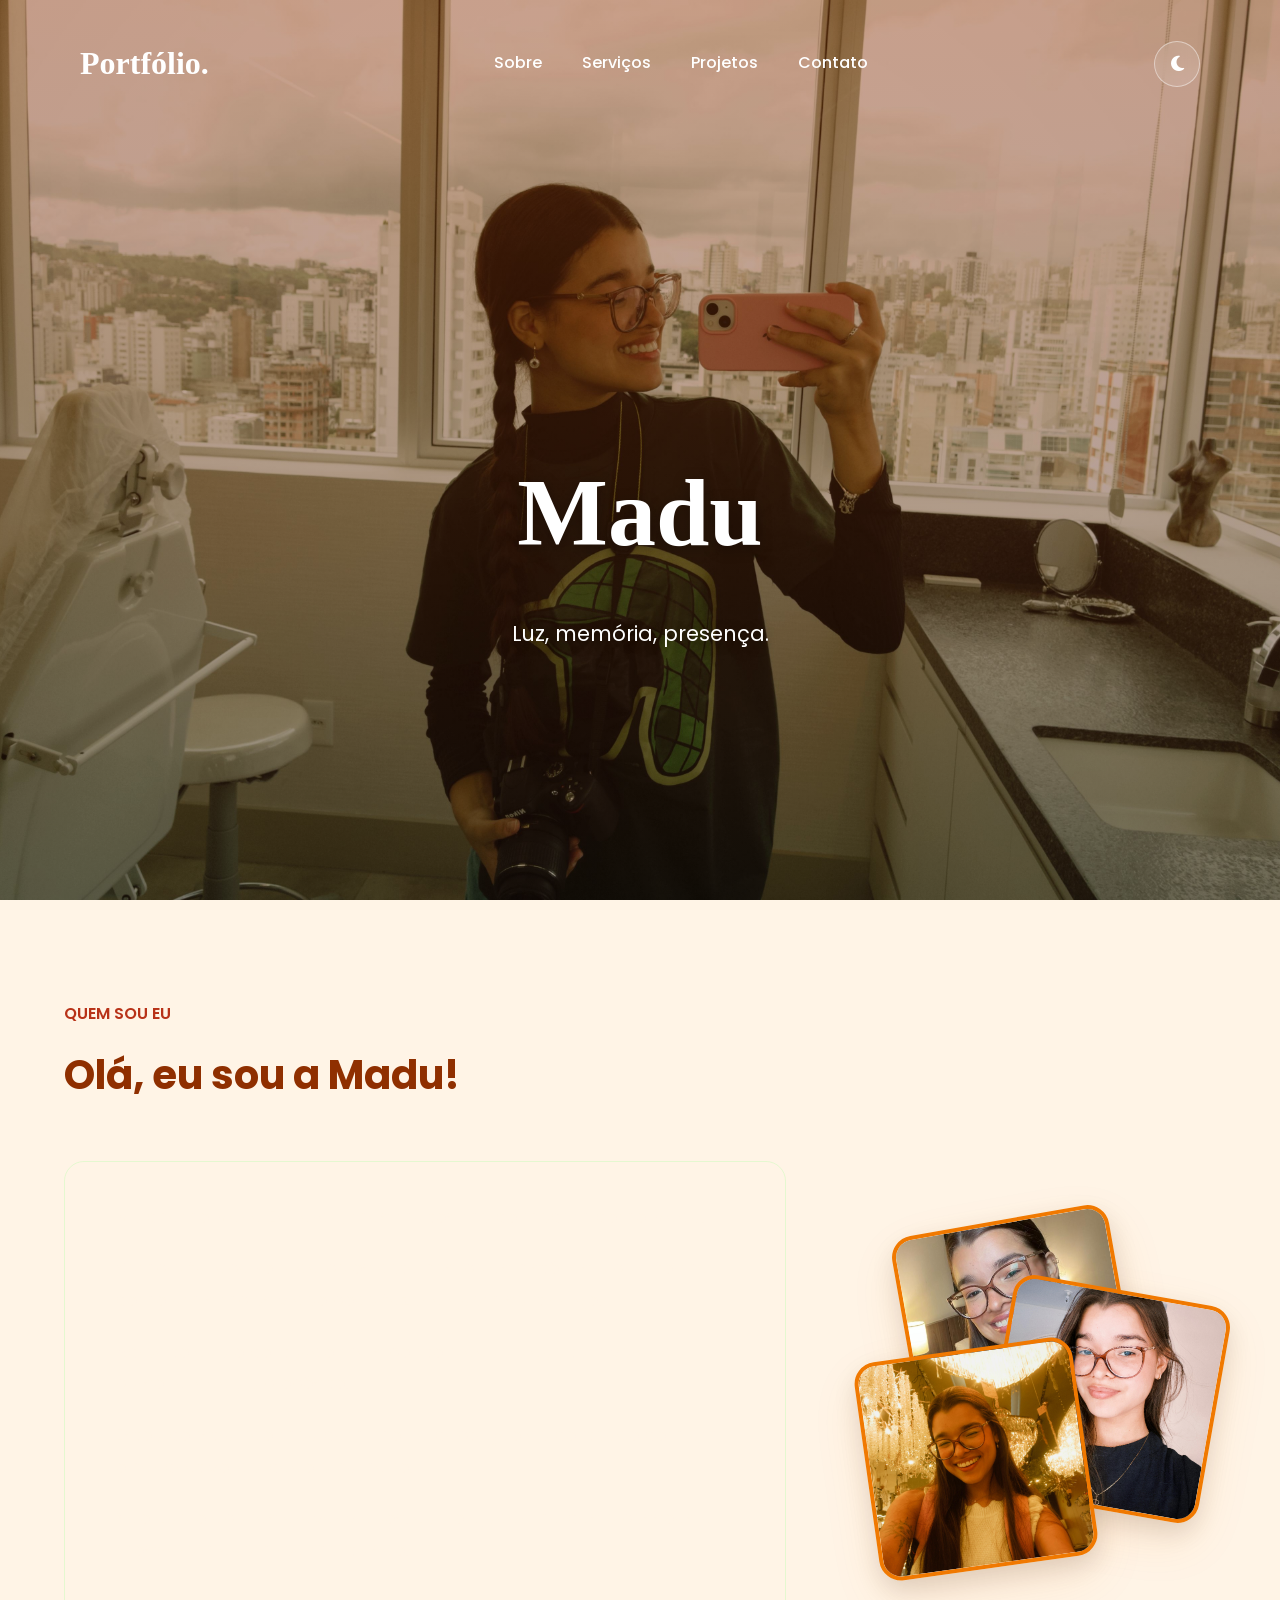
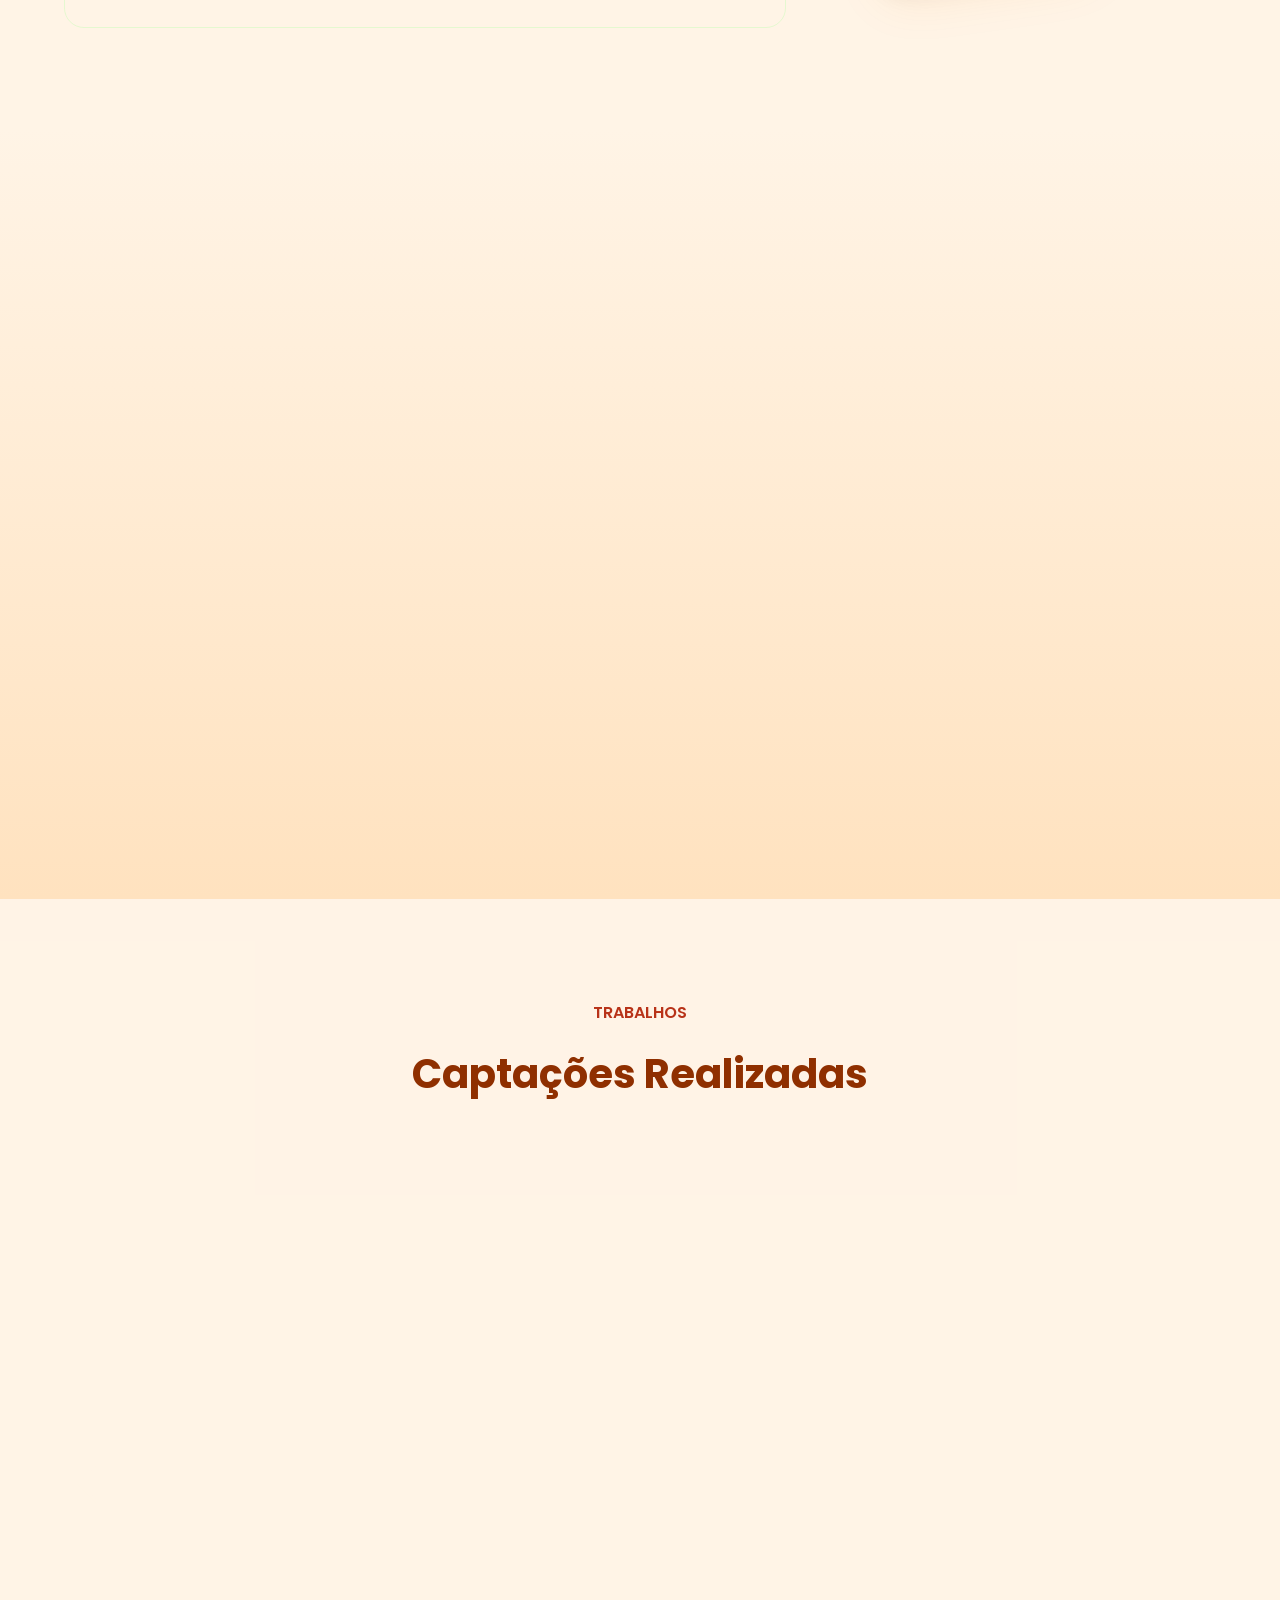
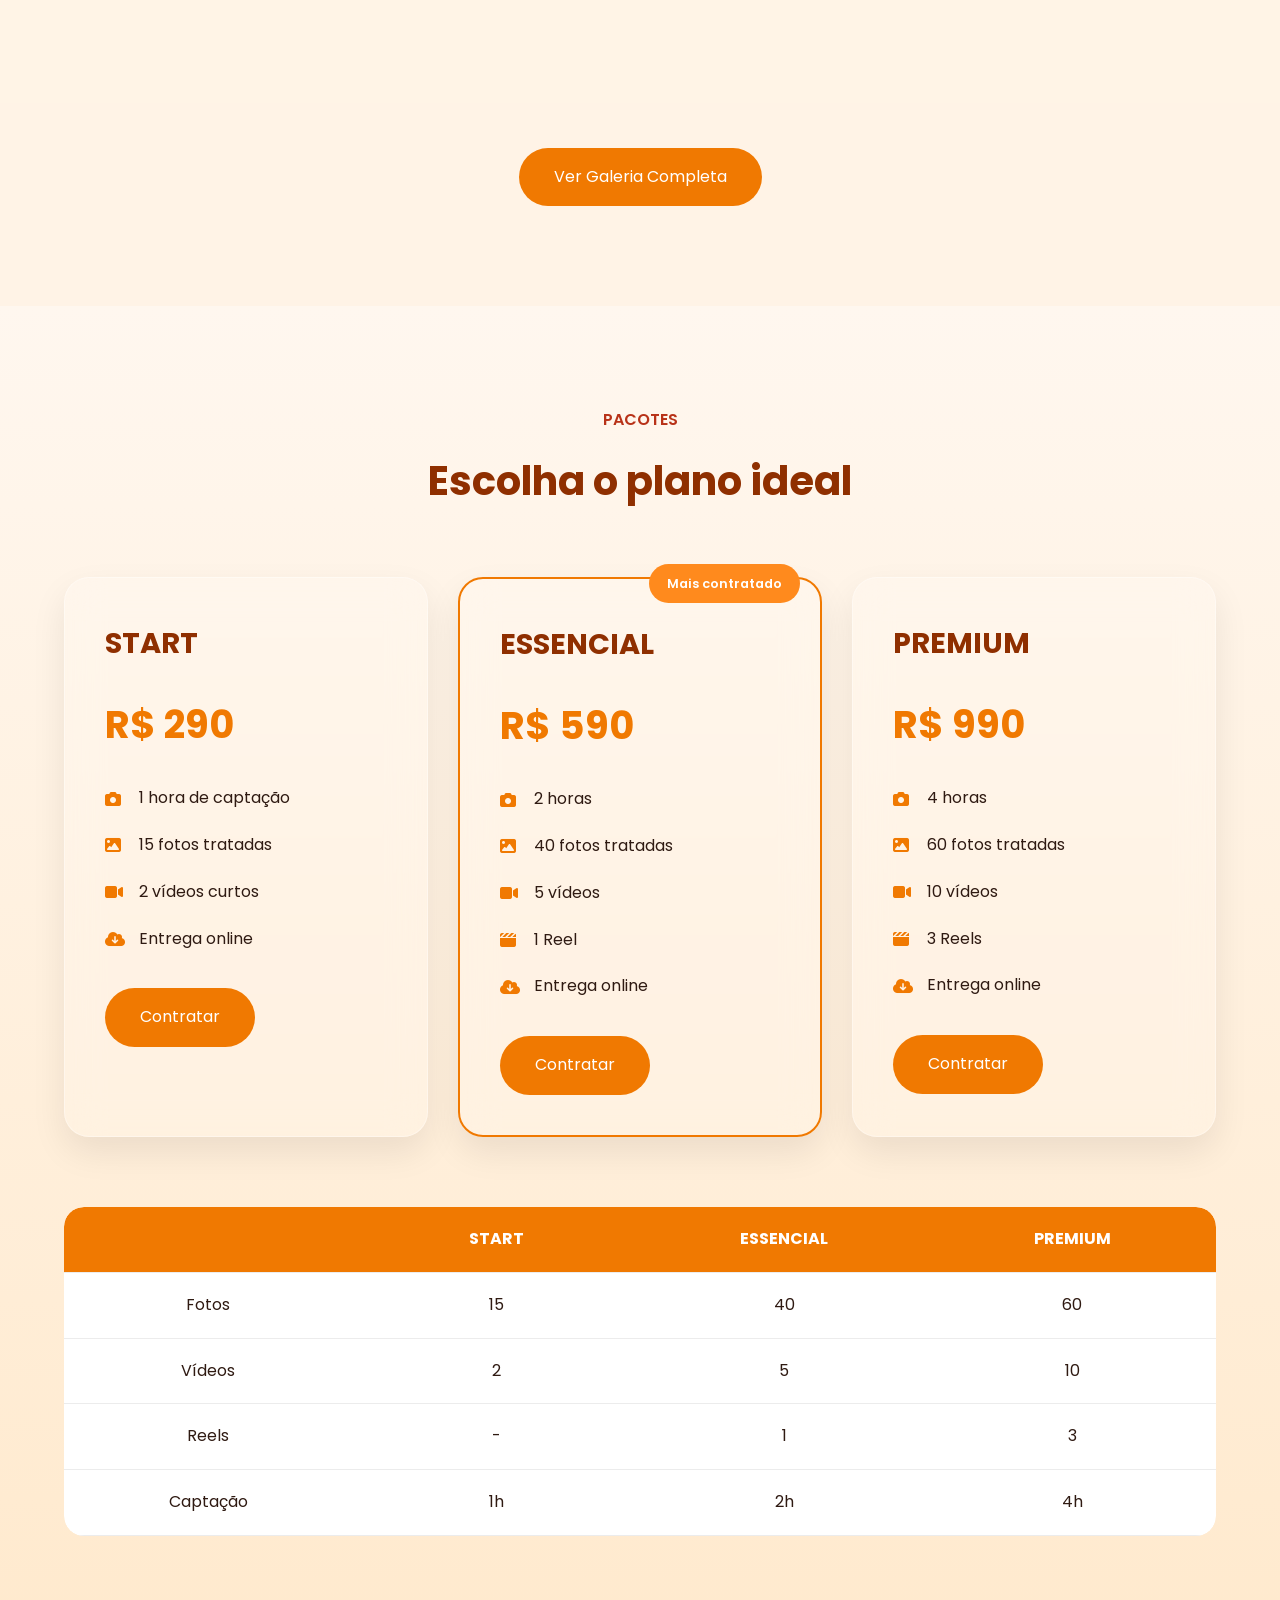
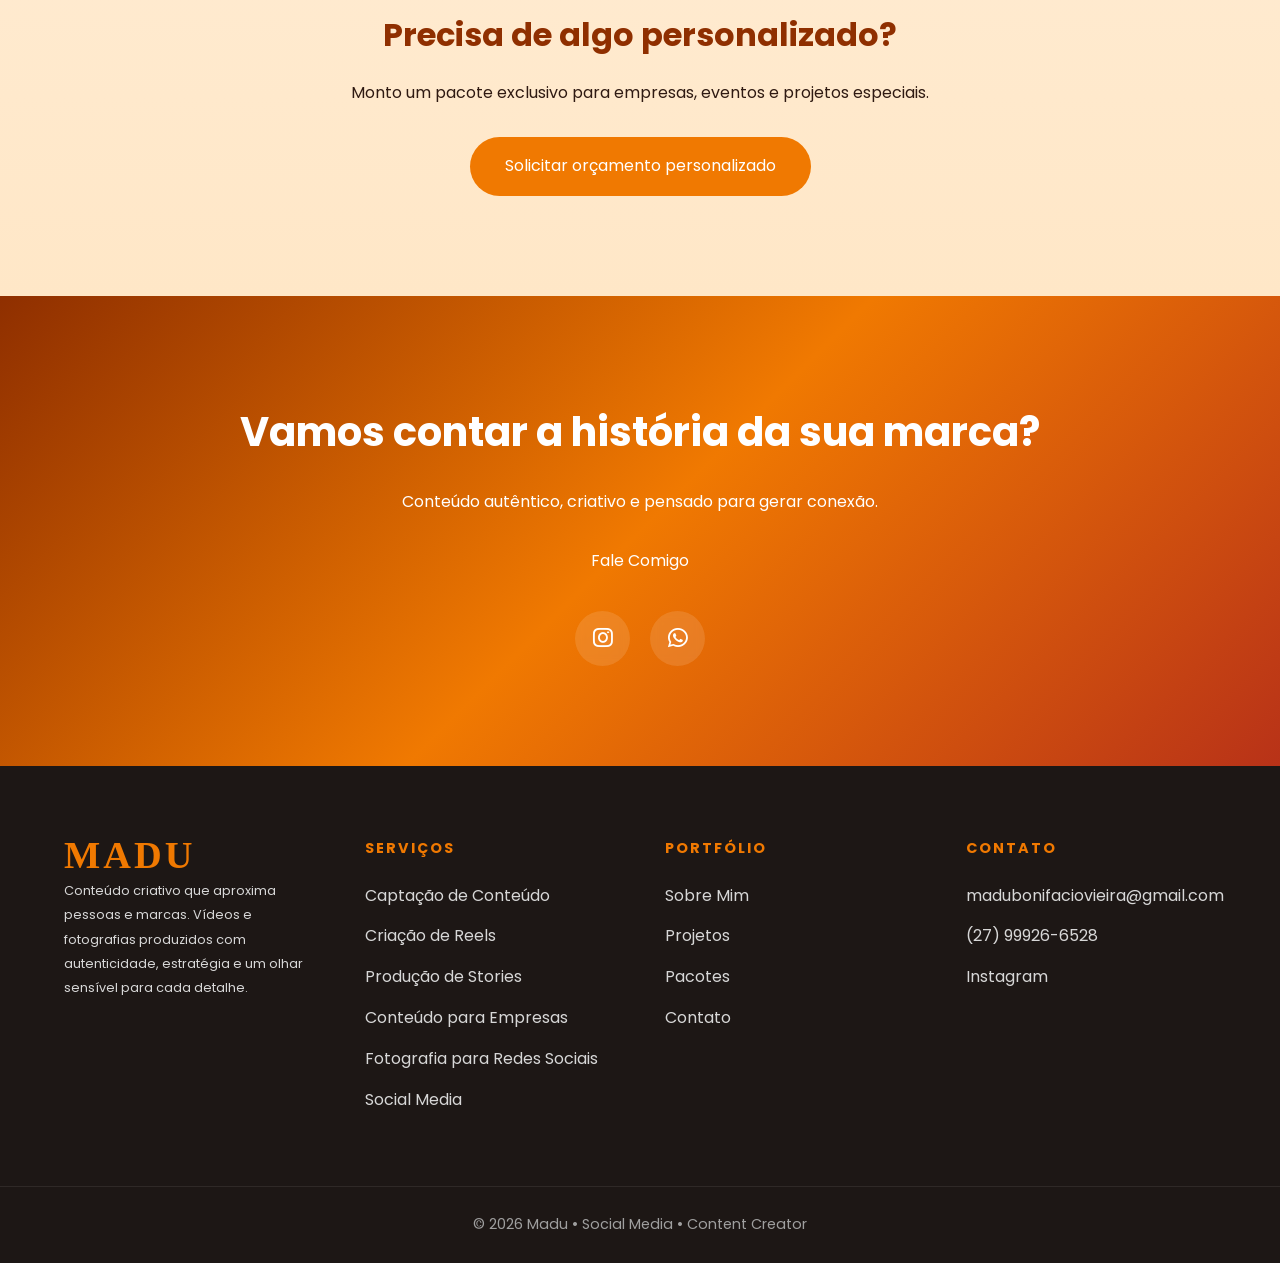
==== index.html @ a0627654 "Alterando vídeos para o vimeo" ====
<!DOCTYPE html>
<html lang="pt-BR">

<head>
    <meta charset="UTF-8">
    <meta name="viewport" content="width=device-width, initial-scale=1.0">
    <title>Madu | Portfólio Social Media</title>

    <link rel="stylesheet" href="https://cdnjs.cloudflare.com/ajax/libs/font-awesome/6.5.1/css/all.min.css">

    <link rel="stylesheet" href="CSS/estilos.css">

    <link rel="stylesheet" href="https://cdn.jsdelivr.net/npm/swiper@11/swiper-bundle.min.css"/>

    <link href="https://fonts.googleapis.com/css2?family=Poppins:wght@300;400;500;600;700&display=swap"
        rel="stylesheet">
</head>

<body>

    <header class="navbar">

        <a href="#" class="logo">Portfólio<span>.</span></a>

        <nav id="menu">
            <a href="#sobre">Sobre</a>
            <a href="#servicos">Serviços</a>
            <a href="#portfolio">Projetos</a>
            <a href="#contato">Contato</a>
        </nav>

        <!-- Botao que alterna entre tema claro e tema escuro -->
        <button class="theme-toggle" id="theme-toggle" type="button" aria-label="Alternar tema escuro">
            <i class="fas fa-moon"></i>
        </button>


        <div class="menu-toggle" id="menu-toggle">
            <i class="fas fa-bars"></i>
        </div>
    </header>




    <!-- HERO -->
    <section class="hero">

        <img src="img/principal.jpeg" alt="Madu" class="hero-image">

        <div class="hero-overlay"></div>

        <div class="hero-content">
            <h1>Madu</h1>
            <p class="subtitle">Luz, memória, presença.</p>
        </div>

    </section>


    <!-- SOBRE -->
    <section id="sobre" class="sobre">
        <div class="container reveal">

            <div class="titulo reveal">
                <span>Quem sou eu</span>
                <h2>Olá, eu sou a Madu!</h2>
            </div>

            <div class="sobre-wrapper">

                <div class="sobre-content reveal">

                    <p>Me chamo Maria Eduarda, mas muitos me conhecem como Madu.</p>

                    <p>
                        Sempre fui apaixonada pelos detalhes, pelas histórias e pela forma
                        como um simples vídeo pode fazer alguém sentir algo.
                    </p>

                    <p>
                        Acredito que o conteúdo mais bonito é aquele que tem verdade,
                        personalidade e propósito.
                    </p>

                    <p>
                        Estou construindo meu caminho na captação de conteúdo com um olhar
                        criativo, delicado e humano.
                    </p>

                    <p>
                        Não quero apenas gravar vídeos: quero ajudar marcas e pessoas a
                        mostrarem quem realmente são.
                    </p>

                </div>

            <div class="sobre-images reveal">

                <img src="img/sobre4.jpeg" alt="">
                <img src="img/sobre5.jpeg" alt="">
                <img src="img/sobre2.jpeg" alt="">

            </div>

        </div>


    </section>

    <!-- SERVIÇOS -->
    <section id="servicos" class="servicos">

        <div class="container">

            <div class="titulo centro reveal">
                <span>Serviços</span>
                <h2>O que posso fazer pela sua marca?</h2>
            </div>

            <div class="cards">

                <div class="card reveal delay-1">
                    <h3>Captação de Conteúdo</h3>
                    <p>
                        Vídeos e Fotos autênticas que mostram a essência do seu negócio.
                    </p>
                </div>

                <div class="card reveal delay-2">
                    <h3>Edição de Reels</h3>
                    <p>
                        Edição de vídeos que prendem a atenção e valorizam sua marca.
                    </p>
                </div>

                <div class="card reveal delay-3">
                    <h3>Conteúdo para Stories</h3>
                    <p>
                        Bastidores, rotina e momentos que aproximam seu público.
                    </p>
                </div>

                <div class="card reveal delay-4">
                    <h3>Olhar Criativo e Estratégico</h3>
                    <p>
                        Ideias para transformar momentos simples em conteúdos que
                        conectam.
                    </p>
                </div>

            </div>

        </div>

    </section>

    <!-- PORTFÓLIO -->
    <section id="portfolio" class="portfolio">
        <!-- Fundo atualizado com a mídia exibida no slide central. -->
        <div class="portfolio-background" aria-hidden="true"></div>
        <div class="container">

            <div class="titulo centro reveal">
                <span>Trabalhos</span>
                <h2>Captações Realizadas</h2>
            </div>

            <div class="swiper meuPortfolio reveal">

                <div class="swiper-wrapper">

                    <div class="swiper-slide video-slide">

                        <div style="padding:177.78% 0 0 0;position:relative;"><iframe src="https://player.vimeo.com/video/1210460278?autoplay=1&amp;muted=1&amp;loop=1&amp;controls=0&amp;title=0&amp;byline=0&amp;portrait=0&amp;badge=0&amp;autopause=0&amp;player_id=0&amp;app_id=58479" frameborder="0" allow="autoplay; fullscreen; picture-in-picture; clipboard-write; encrypted-media; web-share" referrerpolicy="strict-origin-when-cross-origin" style="position:absolute;top:0;left:0;width:100%;height:100%;pointer-events:none;" title="video1"></iframe></div><script src="https://player.vimeo.com/api/player.js"></script>

                    </div>

                     <div class="swiper-slide video-slide">

                        <div style="padding:177.78% 0 0 0;position:relative;"><iframe src="https://player.vimeo.com/video/1210460357?autoplay=1&amp;muted=1&amp;loop=1&amp;controls=0&amp;title=0&amp;byline=0&amp;portrait=0&amp;badge=0&amp;autopause=0&amp;player_id=0&amp;app_id=58479" frameborder="0" allow="autoplay; fullscreen; picture-in-picture; clipboard-write; encrypted-media; web-share" referrerpolicy="strict-origin-when-cross-origin" style="position:absolute;top:0;left:0;width:100%;height:100%;pointer-events:none;" title="video3"></iframe></div><script src="https://player.vimeo.com/api/player.js"></script>

                    </div>
        
                    <div class="swiper-slide video-slide">

                        <div style="padding:177.78% 0 0 0;position:relative;"><iframe src="https://player.vimeo.com/video/1210460277?autoplay=1&amp;muted=1&amp;loop=1&amp;controls=0&amp;title=0&amp;byline=0&amp;portrait=0&amp;badge=0&amp;autopause=0&amp;player_id=0&amp;app_id=58479" frameborder="0" allow="autoplay; fullscreen; picture-in-picture; clipboard-write; encrypted-media; web-share" referrerpolicy="strict-origin-when-cross-origin" style="position:absolute;top:0;left:0;width:100%;height:100%;pointer-events:none;" title="video3"></iframe></div><script src="https://player.vimeo.com/api/player.js"></script>

                    </div>

                    <div class="swiper-slide">
                        <img src="img/trab1.jpeg" alt="">
                    </div>

                    <div class="swiper-slide">
                        <img src="img/trab4.jpeg" alt="">
                    </div>
    
                    <div class="swiper-slide">
                        <img src="img/trab2.jpeg" alt="">
                    </div>

                </div>

                <div class="swiper-button-next"></div>
                <div class="swiper-button-prev"></div>

                <a href="galeria.html" class="btn btn-galeria">
                    Ver Galeria Completa
                </a>
            </div>

        </div>

    </section>


    <!-- PACOTES -->
    <section id="pacotes" class="pacotes">

        <div class="container">

            <div class="titulo centro reveal">
                <span>Pacotes</span>
                <h2>Escolha o plano ideal</h2>
            </div>

            <div class="pricing-grid">

                <!-- START -->
                <div class="pricing-card reveal">

                    <h3>START</h3>

                    <div class="price">
                        R$ 290
                    </div>

                    <ul>

                        <li><i class="fa-solid fa-camera"></i> 1 hora de captação</li>

                        <li><i class="fa-solid fa-image"></i> 15 fotos tratadas</li>

                        <li><i class="fa-solid fa-video"></i> 2 vídeos curtos</li>

                        <li><i class="fa-solid fa-cloud-arrow-down"></i> Entrega online</li>

                    </ul>

                    <a
                        class="btn"
                        target="_blank"
                        href="https://wa.me/5527999266528?text=Olá%20Madu!%20Tenho%20interesse%20no%20pacote%20START.">
                        Contratar
                    </a>

                </div>

                <!-- ESSENCIAL -->

                <div class="pricing-card destaque reveal">

                    <span class="badge">
                        Mais contratado
                    </span>

                    <h3>ESSENCIAL</h3>

                    <div class="price">
                        R$ 590
                    </div>

                    <ul>

                        <li><i class="fa-solid fa-camera"></i> 2 horas</li>

                        <li><i class="fa-solid fa-image"></i> 40 fotos tratadas</li>

                        <li><i class="fa-solid fa-video"></i> 5 vídeos</li>

                        <li><i class="fa-solid fa-clapperboard"></i> 1 Reel</li>

                        <li><i class="fa-solid fa-cloud-arrow-down"></i> Entrega online</li>

                    </ul>

                    <a
                        class="btn"
                        target="_blank"
                        href="https://wa.me/5527999266528?text=Olá%20Madu!%20Tenho%20interesse%20no%20pacote%20ESSENCIAL.">

                        Contratar

                    </a>

                </div>

                <!-- PREMIUM -->

                <div class="pricing-card reveal">

                    <h3>PREMIUM</h3>

                    <div class="price">
                        R$ 990
                    </div>

                    <ul>

                        <li><i class="fa-solid fa-camera"></i> 4 horas</li>

                        <li><i class="fa-solid fa-image"></i> 60 fotos tratadas</li>

                        <li><i class="fa-solid fa-video"></i> 10 vídeos</li>

                        <li><i class="fa-solid fa-clapperboard"></i> 3 Reels</li>

                        <li><i class="fa-solid fa-cloud-arrow-down"></i> Entrega online</li>

                    </ul>

                    <a
                        class="btn"
                        target="_blank"
                        href="https://wa.me/5527999266528?text=Olá%20Madu!%20Tenho%20interesse%20no%20pacote%20PREMIUM.">

                        Contratar

                    </a>

                </div>

            </div>

            <!-- COMPARATIVO -->

            <div class="comparativo reveal">

                <table>

                    <thead>

                        <tr>

                            <th></th>
                            <th>START</th>
                            <th>ESSENCIAL</th>
                            <th>PREMIUM</th>

                        </tr>

                    </thead>

                    <tbody>

                        <tr>
                            <td>Fotos</td>
                            <td>15</td>
                            <td>40</td>
                            <td>60</td>
                        </tr>

                        <tr>
                            <td>Vídeos</td>
                            <td>2</td>
                            <td>5</td>
                            <td>10</td>
                        </tr>

                        <tr>
                            <td>Reels</td>
                            <td>-</td>
                            <td>1</td>
                            <td>3</td>
                        </tr>

                        <tr>
                            <td>Captação</td>
                            <td>1h</td>
                            <td>2h</td>
                            <td>4h</td>
                        </tr>

                    </tbody>

                </table>

            </div>

            <div class="orcamento-personalizado reveal">

                <h3>Precisa de algo personalizado?</h3>

                <p>
                    Monto um pacote exclusivo para empresas, eventos e projetos especiais.
                </p>

                <a
                    class="btn"
                    target="_blank"
                    href="https://wa.me/5527999266528?text=Olá%20Madu!%20Gostaria%20de%20um%20orçamento%20personalizado.">

                    Solicitar orçamento personalizado

                </a>

            </div>

        </div>

    </section>


    <!-- CTA -->
    <section id="contato" class="contato reveal">

        <div class="container">

            <h2>Vamos contar a história da sua marca?</h2>

            <p>
                Conteúdo autêntico, criativo e pensado para gerar conexão.
            </p>

            <p>
                Fale Comigo
            </p>

            <div class="social-contato reveal">

                <a href="https://www.instagram.com/madubonifacio?igsh=cTV4bXJwZTcwM2Vr" target="_blank">
                    <i class="fab fa-instagram"></i>
                </a>

                <a href="https://wa.me/5527999266528?text=Olá,%20Madu!%0AGostaria%20de%20receber%20mais%20informações%20sobre%20seus%20serviços%20de%20captação%20de%20conteúdo." target="_blank">
                    <i class="fab fa-whatsapp"></i>
                </a>

            </div>

        </div>

    </section>

 
    <footer class="footer">

        <div class="container footer-grid">

            <!-- Descrição -->
            <div class="footer-desc">

                <h1>Madu</h1>

                <p>
                    Conteúdo criativo que aproxima pessoas e marcas.
                    Vídeos e fotografias produzidos com autenticidade,
                    estratégia e um olhar sensível para cada detalhe.
                </p>

            </div>

            <!-- Serviços -->
            <div class="footer-col">

                <h3>Serviços</h3>

                <ul>

                    <li><a href="#servicos">Captação de Conteúdo</a></li>
                    <li><a href="#servicos">Criação de Reels</a></li>
                    <li><a href="#servicos">Produção de Stories</a></li>
                    <li><a href="#servicos">Conteúdo para Empresas</a></li>
                    <li><a href="#servicos">Fotografia para Redes Sociais</a></li>
                    <li><a href="#servicos">Social Media</a></li>

                </ul>

            </div>

            <!-- Empresa -->
            <div class="footer-col">

                <h3>Portfólio</h3>

                <ul>

                    <li><a href="#sobre">Sobre Mim</a></li>
                    <li><a href="#portfolio">Projetos</a></li>
                    <li><a href="#pacotes">Pacotes</a></li>
                    <li><a href="#contato">Contato</a></li>

                </ul>

            </div>

            <!-- Contato -->
            <div class="footer-col">

                <h3>Contato</h3>

                <ul>

                    <li>
                        <a href="mailto:madubonifaciovieira@gmail.com">
                            madubonifaciovieira@gmail.com
                        </a>
                    </li>

                    <li>
                        <a href="https://wa.me/5527999266528">
                            (27) 99926-6528
                        </a>
                    </li>

                    <li>
                        <a href="https://www.instagram.com/madubonifacio">
                            Instagram
                        </a>
                    </li>

                </ul>

            </div>

        </div>

        <div class="footer-copy">

            © 2026 Madu • Social Media • Content Creator

        </div>

    </footer>



    <script src="https://cdn.jsdelivr.net/npm/swiper@11/swiper-bundle.min.js"></script>

    <script>

    const menuToggle = document.getElementById("menu-toggle");
    const menu = document.getElementById("menu");
    const themeToggle = document.getElementById("theme-toggle");
    const themeIcon = themeToggle.querySelector("i");

    // Aplica o tema escolhido no body e troca o icone do botao.
    function applyTheme(theme) {

        const isDark = theme === "dark";

        document.body.classList.toggle("dark-theme", isDark);

        themeIcon.classList.toggle("fa-moon", !isDark);
        themeIcon.classList.toggle("fa-sun", isDark);

        themeToggle.setAttribute(
            "aria-label",
            isDark ? "Alternar tema claro" : "Alternar tema escuro"
        );

    }

    // Usa o tema salvo; se ainda nao existir, inicia sempre no tema claro.
    const savedTheme = localStorage.getItem("theme");

    applyTheme(savedTheme || "light");

    // Salva a escolha para manter o mesmo tema ao recarregar a pagina.
    themeToggle.addEventListener("click", () => {

        const nextTheme = document.body.classList.contains("dark-theme") ? "light" : "dark";

        localStorage.setItem("theme", nextTheme);
        applyTheme(nextTheme);

    });

    menuToggle.addEventListener("click", () => {

        menu.classList.toggle("active");

        const icon = menuToggle.querySelector("i");

        if(menu.classList.contains("active")){

            icon.classList.remove("fa-bars");
            icon.classList.add("fa-xmark");

            document.body.style.overflow="hidden";

        }else{

            icon.classList.remove("fa-xmark");
            icon.classList.add("fa-bars");

            document.body.style.overflow="auto";

        }

    });

    document.querySelectorAll("#menu a").forEach(link=>{

        link.addEventListener("click",()=>{

            menu.classList.remove("active");

            const icon = menuToggle.querySelector("i");

            icon.classList.remove("fa-xmark");
            icon.classList.add("fa-bars");

            document.body.style.overflow="auto";

        });

    });


    const reveals = document.querySelectorAll(".reveal");

    function revealOnScroll() {

        reveals.forEach((element) => {

            const windowHeight = window.innerHeight;
            const elementTop = element.getBoundingClientRect().top;

            const revealPoint = 120;

            if (elementTop < windowHeight - revealPoint) {
                element.classList.add("active");
            } else {
                element.classList.remove("active");
            }

        });
    }

    window.addEventListener("scroll", revealOnScroll);

    revealOnScroll();

    const swiper = new Swiper(".meuPortfolio", {

        loop: true,

        autoplay: {
            delay: 2500,
            disableOnInteraction: false
        },

        navigation: {
            nextEl: ".swiper-button-next",
            prevEl: ".swiper-button-prev"
        },

        breakpoints: {

            // MOBILE
            0: {

                effect: "coverflow",

                grabCursor: true,

                centeredSlides: true,

                slidesPerView: "auto",

                coverflowEffect: {
                    rotate: 0,
                    stretch: 0,
                    depth: 250,
                    modifier: 1.5,
                    slideShadows: false,
                    scale: 0.85
                }

                
            },
            

            // TABLET E DESKTOP
            768: {

                effect: "slide",

                centeredSlides: false,

                slidesPerView: 3,

                spaceBetween: 20

            }

        }

    });

    // FUNDO DESFOCADO DO CARROSSEL
    // Cria uma cópia apenas visual da mídia central para usar no fundo da seção.
    const portfolioBackground = document.querySelector(".portfolio-background");

    function getSlideMedia(slide) {

        const videoSource = slide.querySelector("video source");
        const image = slide.querySelector("img");

        if (videoSource) {
            return { type: "video", src: videoSource.src };
        }

        return image ? { type: "image", src: image.src } : null;

    }

    function updatePortfolioBackground() {

        // No desktop há três slides visíveis: o central fica uma posição após o ativo.
        const visibleSlides = Number(swiper.params.slidesPerView) || 1;
        const centralIndex = swiper.activeIndex + Math.floor(visibleSlides / 2);
        const activeSlide = swiper.slides[centralIndex] || swiper.slides[swiper.activeIndex];
        const media = getSlideMedia(activeSlide);

        if (!media || portfolioBackground.dataset.source === media.src) return;

        portfolioBackground.dataset.source = media.src;

        const mediaElement = document.createElement(media.type === "video" ? "video" : "img");
        mediaElement.className = "portfolio-background__media";

        if (media.type === "video") {
            mediaElement.src = media.src;
            mediaElement.autoplay = true;
            mediaElement.muted = true;
            mediaElement.loop = true;
            mediaElement.playsInline = true;
        } else {
            mediaElement.src = media.src;
            mediaElement.alt = "";
        }

        const previousMedia = portfolioBackground.querySelector(".portfolio-background__media.is-active");
        portfolioBackground.appendChild(mediaElement);

        requestAnimationFrame(() => mediaElement.classList.add("is-active"));

        if (previousMedia) {
            previousMedia.classList.remove("is-active");
            previousMedia.addEventListener("transitionend", () => previousMedia.remove(), { once: true });
        }

    }

    swiper.on("init slideChangeTransitionStart", updatePortfolioBackground);
    updatePortfolioBackground();

    // VÍDEOS DO PORTFÓLIO
    const videos = document.querySelectorAll(".portfolio-video");
    const videoSlides = document.querySelectorAll(".video-slide");

    // Pausa o carrossel enquanto o mouse estiver sobre qualquer video.
    function pausePortfolioCarousel() {

        swiper.autoplay.stop();

    }

    // Retoma o carrossel quando o mouse sair da area do video.
    function resumePortfolioCarousel() {

        swiper.autoplay.start();

    }

    videoSlides.forEach(slide => {

        slide.addEventListener("pointerenter", (e) => {

            if (e.pointerType === "mouse") {

                pausePortfolioCarousel();

            }

        });

        slide.addEventListener("pointerleave", (e) => {

            if (e.pointerType === "mouse") {

                resumePortfolioCarousel();

            }

        });

    });

    videos.forEach(video => {

        // No mobile, tocar/clicar no video pausa o carrossel.
        video.addEventListener("click", (e) => {

            e.stopPropagation();

            pausePortfolioCarousel();

        });

        video.addEventListener("touchstart", (e) => {

            e.stopPropagation();

            pausePortfolioCarousel();

        });

    });

    // No mobile, tocar/clicar fora do video retoma o carrossel.
    document.addEventListener("click", (e) => {

        if (!e.target.closest(".video-slide")) {

            resumePortfolioCarousel();

        }

    });

    document.addEventListener("touchstart", (e) => {

        if (!e.target.closest(".video-slide")) {

            resumePortfolioCarousel();

        }

    });


    </script>
    
</body>

</html>
---- CSS/estilos.css ----
*{
    margin:0;
    padding:0;
    box-sizing:border-box;
}

:root{
    --laranja-escuro:#8f2f00;
    --laranja-principal:#f07901;
    --laranja-vivo:#ff8a1d;
    --laranja-claro:#ffd7a6;
    --vermelho-quente:#b83218;
    --creme-quente:#fff4e6;
    --marrom-profundo:#24100a;
    --texto-escuro:#2f1a12;
    --branco:#fff;
}

html{
    scroll-behavior:smooth;
}

body{
    font-family:'Poppins',sans-serif;
    background:var(--creme-quente);
    color:var(--texto-escuro);
    line-height:1.8;
    /* Suaviza a troca entre tema claro e escuro. */
    transition:
        background .3s ease,
        color .3s ease;
}

/* Cores base usadas quando o tema escuro esta ativo. */
body.dark-theme{
    background:#140f0c;
    color:#f8eadb;
}

/* NAVBAR */

.navbar{
    position:absolute;
    top:0;
    left:0;

    width:100%;

    padding:35px 80px;

    display:flex;
    justify-content:space-between;
    align-items:center;

    z-index:100;
}

.logo{
    font-family:'Cormorant Garamond', serif;
    font-size:2rem;
    font-weight:700;
    color:var(--branco);
    text-decoration: none;
}

.logo span{
    color:var(--branco);
}

.logo:hover span{
    color: var(--laranja-principal);
}

.navbar nav{
    display:flex;
    gap:40px;
}

.navbar nav a{
    color:var(--branco);
    text-decoration:none;
    font-weight:500;
    transition:.3s;
}

.navbar nav a:hover{
    color: var(--laranja-principal);
}

/* Botao circular do seletor de tema no topo da pagina. */
.theme-toggle{
    width:46px;
    height:46px;

    display:flex;
    justify-content:center;
    align-items:center;

    border:1px solid rgba(255,255,255,.45);
    border-radius:50%;

    background:rgba(255,255,255,.12);
    color:var(--branco);

    font-size:1.1rem;
    cursor:pointer;

    backdrop-filter:blur(8px);

    transition:
        transform .3s ease,
        background .3s ease,
        color .3s ease,
        border-color .3s ease;
}

.theme-toggle:hover{
    transform:translateY(-3px);
    background:var(--branco);
    color:var(--laranja-escuro);
    border-color:var(--branco);
}

.menu-toggle{
    position: relative;
    display:none;
    font-size:2rem;
    color:var(--branco);
    cursor:pointer;
    z-index:101;
}

.container{
    width:90%;
    max-width:1200px;
    margin:auto;
}

section{
    padding:100px 0;
}


/* HERO */

.hero{
    position:relative;
    height:100vh;
    overflow:hidden;

    display:flex;
    justify-content:center;
    align-items:center;
}

.hero-image{
    position:absolute;
    width:100%;
    height:100%;
    

    object-fit:cover;
    object-position:center 35%;

    z-index:1;
}

.hero-overlay{
    position:absolute;
    inset:0;

     background:
        linear-gradient(
            rgba(143,47,0,.42),
            rgba(36,16,10,.36)
        );

    z-index:2;
}

.hero-content{
    position:relative;
    z-index:3;

    text-align:center;

    margin-top:220px;
}

.tag{
    color:var(--branco);
    letter-spacing:5px;
    font-size:.9rem;
    
}

.hero h1{
    color:var(--branco);
    font-size:6rem;
    font-weight:700;
    font-family: 'Playfair Display', serif;
}

.hero h1,
.subtitle{
    text-shadow:
        0 3px 15px rgba(0,0,0,.3);
}

.subtitle{
    color:var(--branco);
    font-size:1.3rem;
    margin:15px 0 40px;
}

.btn{
    display:inline-block;
    padding:15px 35px;
    background:var(--laranja-principal);
    color:var(--branco);
    text-decoration:none;
    border-radius:50px;
    transition:.3s;
}

.btn:hover{
    transform:translateY(-3px);
    background:var(--vermelho-quente);
}

/* TITULOS */

.titulo{
    margin-bottom:50px;
}

.titulo span{
    color:var(--vermelho-quente);
    font-weight:600;
    text-transform:uppercase;
}

.titulo h2{
    font-size:2.5rem;
    margin-top:10px;
    color:var(--laranja-escuro);
}

.centro{
    text-align:center;
}

/* SOBRE */
/*Aplicar imagem de fundo*/
.sobre-wrapper{
    display:flex;
    align-items:center;
    justify-content:space-between;
    gap:80px;
}

.sobre-content{
    flex: 1;
    max-width:900px;

    position:relative;

    padding:40px 50px;

    background:linear-gradient(135deg,var(--laranja-escuro));

    border-radius:20px;

    border:1px solid rgba(181, 255, 166, 0.35);

    overflow:hidden;

    transition:.4s;
}

.sobre-content:hover{
    transform:translateY(-5px);
    background: #ffd7a62c;
    box-shadow:
        0 15px 35px rgba(143,47,0,.18);
}

.sobre-content:hover::before{
    opacity:1;
}

/*Novo*/
.sobre-content::before{
    content:"";

    position:absolute;
    inset:0;

    border-radius:20px;

    padding:3px;

    background:linear-gradient(
        90deg,
        var(--laranja-principal),
        var(--laranja-claro),
        var(--vermelho-quente)
    );

    mask:
        linear-gradient(#fff 0 0) content-box,
        linear-gradient(#fff 0 0);

    -webkit-mask:
        linear-gradient(#fff 0 0) content-box,
        linear-gradient(#fff 0 0);

    mask-composite:exclude;
    -webkit-mask-composite:xor;

    opacity:0;

    transition:.6s;
}

.sobre-content::after{
    content:"";

    position:absolute;

    top:0;
    left:0;

    width:3px;
    height:0;

    background:var(--laranja-vivo);

    transition:height .5s ease;
}

.sobre-content p{
    margin-bottom:20px;
    font-size:1.1rem;
    transition: color 0.3s;
    color:var(--creme-quente);
}

.sobre-content:hover p{
    margin-bottom:20px;
    font-size:1.1rem;
    transition: width 0.4s var(--ease-out-expo);
    color: #2f1a12;
}

/*Área das Imagens Sobre*/
.sobre-images{
    position:relative;
    width:350px;
    height:350px;
    flex-shrink:0;
}

/*Imagens sobrepostas*/
.sobre-images img{
    position:absolute;

    width:220px;
    height:220px;

    object-fit:cover;

    border-radius:22px;

    border:4px solid #f07901;

    box-shadow:
        0 10px 25px rgba(0,0,0,.12),
        0 20px 50px rgba(240,121,1,.10);

    transition:
        transform .7s cubic-bezier(.22,1,.36,1),
        box-shadow .7s ease,
        filter .5s ease;

    cursor:pointer;
}

/*Posicionamento das 3 Fotos*/
.sobre-images img:nth-child(1){
    top:0;
    left:40px;

    transform:rotate(-10deg);
}

.sobre-images img:nth-child(2){
    top:70px;
    right:0;

    transform:rotate(10deg);
}

.sobre-images img:nth-child(3){
    bottom:0;
    left:0;

    transform:rotate(-8deg);
}

/*Hover suave transição*/
.sobre-images img:nth-child(1):hover{
    transform:
        rotate(-6deg)
        translateY(-12px)
        scale(1.08);
}

.sobre-images img:nth-child(2):hover{
    transform:
        rotate(6deg)
        translateY(-12px)
        scale(1.08);
}

.sobre-images img:nth-child(3):hover{
    transform:
        rotate(-4deg)
        translateY(-12px)
        scale(1.08);
}

.sobre-images img:hover{
    z-index:10;

    box-shadow:
        0 20px 40px rgba(0,0,0,.18),
        0 25px 60px rgba(240,121,1,.20);

    filter:brightness(1.05);
}

/*Hover das Fotos*/
.sobre-images img:hover{
    transform:scale(1.05);
    z-index:10;
    border-color: #eb4909f6;
}

/* SERVIÇOS */
.servicos{
    background:linear-gradient(180deg,var(--creme-quente),#ffe2bf);
}

.cards{
    display:grid;
    grid-template-columns:repeat(auto-fit,minmax(280px,1fr));
    gap:25px;
}

.card{
    position:relative;

    background:linear-gradient(135deg,var(--laranja-vivo),var(--laranja-principal));

    padding:35px;

    border-radius:15px;

    overflow:hidden;

    transition:
        background .4s ease,
        transform .4s ease,
        color .4s ease;

    border:1px solid transparent;
}

.card::before{
    content:"";

    position:absolute;

    top:0;
    left:0;

    width:0;
    height:3px;

    background:var(--vermelho-quente);

    transition:.5s ease;
}
.card:hover{
    background:var(--branco);

    transform:translateY(-8px);

    box-shadow:
        0 10px 25px rgba(143,47,0,.18);
}

.card:hover::before{
    width:100%;
}
.card::after{
    content:"";

    position:absolute;

    top:0;
    left:0;

    width:3px;
    height:0;

    background:var(--vermelho-quente);

    transition:.5s ease;
}

.card h3{
    margin-bottom:15px;
}

.card h3,
.card p{
    color:var(--texto-escuro);

    transition:color .4s ease;
}

.card:not(:hover) h3,
.card:not(:hover) p{
    color:var(--branco);
}

/* PORTFOLIO */
.portfolio{
    background:var(--creme-quente);
    position:relative;
    isolation:isolate;
    overflow:hidden;
}

.portfolio > .container{
    position:relative;
    z-index:1;
}

/* A mídia central do carrossel é reproduzida aqui, ampliada e desfocada. */
.portfolio-background{
    position:absolute;
    inset:0;
    z-index:0;
    overflow:hidden;
    background:var(--creme-quente);
}

.portfolio-background::after{
    content:"";
    position:absolute;
    inset:0;
    background:rgba(255, 244, 230, .68);
    pointer-events:none;
}

.portfolio-background__media{
    position:absolute;
    inset:-45px;
    width:calc(100% + 90px);
    height:calc(100% + 90px);
    object-fit:cover;
    filter:blur(4px) saturate(1.15);
    transform:scale(1.08);
    opacity:0;
    transition:opacity .65s ease;
}

.portfolio-background__media.is-active{
    opacity:1;
}

.portfolio-grid{
    display:grid;
    grid-template-columns:repeat(auto-fit,minmax(320px,1fr));
    gap:20px;
}

.portfolio-item{
    position:relative;
    overflow:hidden;
    border-radius:15px;
}

.portfolio-item img{
    width:100%;
    height:500px;
    object-fit:cover;
    display:block;
}

.overlay{
    position:absolute;
    inset:0;
    background:rgba(143,47,0,.72);

    display:flex;
    flex-direction:column;
    justify-content:center;
    align-items:center;

    color:var(--branco);

    opacity:0;
    transition:.4s;
}

.portfolio-item:hover .overlay{
    opacity:1;
}

/* PORTFOLIO Carrossel */
.meuPortfolio{
    width:100%;
    padding:50px 0 80px;
}
/*
.swiper-slide{
    width:350px;
    height:600px;
    aspect-ratio: 4 / 5;
    transition:.4s; 
}

.swiper-slide img{
    width:100%;
    height:100%;

    object-fit:cover;
    object-position:center;
    border-radius:25px;

}*/

.swiper-slide{
    width:350px;
    aspect-ratio:2/3;
    overflow:hidden;
    border-radius:25px;
}

.swiper-slide img{
    width:100%;
    height:100%;
    display:block;

    object-fit:cover;
    object-position:center;

    border-radius:inherit;

    backface-visibility:hidden;
    transform:translateZ(0);
}

/*
.swiper-slide-active{
    transform:scale(1.05);
}*/

.swiper-slide-active{
    transform:none;
}

.swiper-button-next,
.swiper-button-prev{
    color:var(--laranja-principal);
}

.swiper-button-next::after,
.swiper-button-prev::after{
    color:var(--creme-quente);
}


.swiper-button-next:hover,
.swiper-button-prev:hover{
    color:var(--laranja-principal);
}

.btn-galeria{
    display: table;
    margin: 2rem auto 0;
}

/*Vídeo Carrossel*/
.video-slide video{
    width:100%;
    height:100%;

    object-fit:cover;

    border-radius:25px;

    display:block;
}


/* ===========================
   PACOTES
=========================== */

.pacotes{

    background:
    linear-gradient(
        180deg,
        #fff7ef,
        #ffe7c7
    );

}

.pricing-grid{

    display:grid;

    grid-template-columns:repeat(auto-fit,minmax(320px,1fr));

    gap:30px;

    margin-top:60px;

}

.pricing-card{

    position:relative;

    padding:40px;

    border-radius:25px;

    background:rgba(255,255,255,.18);

    backdrop-filter:blur(18px);

    border:1px solid rgba(255,255,255,.35);

    box-shadow:
        0 15px 35px rgba(0,0,0,.08);

    transition:.45s;

}

.pricing-card:hover{

    transform:translateY(-12px);

    box-shadow:
        0 25px 45px rgba(0,0,0,.16);

}

.pricing-card h3{

    font-size:1.8rem;

    margin-bottom:20px;

    color:var(--laranja-escuro);

}

.price{

    font-size:2.4rem;

    font-weight:700;

    color:var(--laranja-principal);

    margin-bottom:25px;

}

.pricing-card ul{

    list-style:none;

    margin-bottom:35px;

}

.pricing-card li{

    display:flex;

    align-items:center;

    gap:12px;

    margin-bottom:18px;

}

.pricing-card li i{

    color:var(--laranja-principal);

    width:22px;

}

.badge{

    position:absolute;

    right:20px;

    top:-15px;

    padding:8px 18px;

    border-radius:30px;

    background:#ff8a1d;

    color:white;

    font-size:.8rem;

    font-weight:600;

}

.destaque{

    transform:scale(1.04);

    border:2px solid var(--laranja-principal);

}

.comparativo{

    width:100%;

    max-width:100%;

    overflow-x:auto;

    margin-top:70px;

    border-radius:20px;

    -webkit-overflow-scrolling:touch;

}

.comparativo table{

    width:100%;

    min-width:680px;

    table-layout:fixed;

    border-collapse:collapse;

    background:white;

    border-radius:20px;

    overflow:hidden;

}

.comparativo th{

    background:var(--laranja-principal);

    color:white;

}

.comparativo th,
.comparativo td{

    padding:18px;

    text-align:center;

    border-bottom:1px solid #ececec;

    white-space:nowrap;

}

.comparativo tr:hover{

    background:#fff7ef;

}

.orcamento-personalizado{

    margin-top:70px;

    text-align:center;

}

.orcamento-personalizado h3{

    font-size:2rem;

    margin-bottom:15px;

    color:var(--laranja-escuro);

}

.orcamento-personalizado p{

    margin-bottom:30px;

}

/* TEMA ESCURO */
/* Ajusta os fundos das secoes principais no modo escuro. */
body.dark-theme .sobre,
body.dark-theme .portfolio{
    background:#140f0c;
}

body.dark-theme .portfolio-background{
    background:#140f0c;
}

body.dark-theme .portfolio-background::after{
    background:rgba(20, 15, 12, .68);
}

body.dark-theme .servicos{
    background:linear-gradient(180deg,#140f0c,#24100a);
}

body.dark-theme .pacotes{
    background:linear-gradient(180deg,#1a120f,#2a1610);
}

/* Mantem titulos legiveis sobre fundos escuros. */
body.dark-theme .titulo span{
    color:#ffb36b;
}

body.dark-theme .titulo h2,
body.dark-theme .pricing-card h3,
body.dark-theme .orcamento-personalizado h3{
    color:#ffd7a6;
}

/* Adapta cards e blocos de conteudo para o contraste do tema escuro. */
body.dark-theme .sobre-content{
    background:linear-gradient(135deg,#24100a,#3a170d);
    border-color:rgba(255,215,166,.2);
}

body.dark-theme .sobre-content:hover{
    background:#ffd7a617;
}

body.dark-theme .sobre-content:hover p{
    color:#f8eadb;
}

body.dark-theme .card{
    border-color:rgba(255,215,166,.18);
    box-shadow:0 14px 32px rgba(0,0,0,.22);
}

body.dark-theme .card:hover{
    background:#21140f;
}

body.dark-theme .card:hover h3,
body.dark-theme .card:hover p{
    color:#f8eadb;
}

body.dark-theme .pricing-card{
    background:rgba(255,255,255,.07);
    border-color:rgba(255,215,166,.18);
    box-shadow:0 18px 40px rgba(0,0,0,.26);
}


body.dark-theme .pricing-card.destaque{
    transform:scale(1.04);

    border:2px solid var(--laranja-principal);
}


/* Ajusta a tabela comparativa para nao ficar com fundo claro no modo escuro. */
body.dark-theme .comparativo table{
    background:#1f1511;
    color:#f8eadb;
}

body.dark-theme .comparativo th,
body.dark-theme .comparativo td{
    border-bottom-color:rgba(255,215,166,.14);
}

body.dark-theme .comparativo tr:hover{
    background:#2b1a13;
}

/* Estado visual do botao de tema quando o modo escuro esta ativo. */
body.dark-theme .theme-toggle{
    background:rgba(255,215,166,.16);
    border-color:rgba(255,215,166,.35);
    color:#ffd7a6;
}

body.dark-theme .theme-toggle:hover{
    background:#ffd7a6;
    color:#24100a;
}


/* CONTATO */

.contato{
    background:linear-gradient(135deg,var(--laranja-escuro),var(--laranja-principal),var(--vermelho-quente));
    text-align:center;
    color:var(--branco);
}

.contato h2{
    font-size:2.5rem;
    margin-bottom:20px;
}

.contato p{
    margin-bottom:30px;
}

.contato .btn{
    background:var(--branco);
    color:var(--laranja-escuro);
}

.contato .btn:hover{
    background:var(--marrom-profundo);
    color:var(--branco);
}

.social-contato{
    display:flex;
    justify-content:center;
    gap:20px;

    margin-top:35px;
}

.social-contato a{
    width:55px;
    height:55px;

    display:flex;
    justify-content:center;
    align-items:center;

    border-radius:50%;

    text-decoration:none;

    background:rgba(255,255,255,.12);

    color:var(--branco);

    font-size:1.4rem;

    backdrop-filter:blur(5px);

    transition:
        transform .4s ease,
        background .4s ease,
        box-shadow .4s ease;
}

.social-contato a:hover{
    transform:translateY(-6px) scale(1.08);

    background:rgba(255, 153, 0, 0.884);

    box-shadow:
        0 10px 25px rgba(0,0,0,.25);
}


/* ==========================
   FOOTER
========================== */
.footer{

    background:#1d1715;

    padding:70px 0 25px;

}

.footer-grid{

    display:grid;

    grid-template-columns:repeat(auto-fit,minmax(220px,1fr));

    align-items:start;

    gap:50px;

}

.footer-desc h1{

    font-family: 'Playfair Display', serif;

    color:var(--laranja-principal);

    text-transform:uppercase;

    letter-spacing:3px;

    font-size:2.4rem;

    line-height:1;

    margin-bottom:5px;

}

.footer-desc p{

    color:#d7d7d7;

    font-size:0.8rem;

    line-height:1.9;

    max-width:290px;

}

.footer-desc h3{

    color:var(--branco);

    text-transform:uppercase;

    letter-spacing:2px;

    font-size:.9rem;

    margin-bottom:20px;

}

.footer-col h3{

    color:var(--laranja-principal);

    text-transform:uppercase;

    letter-spacing:2px;

    font-size:.9rem;

    margin-bottom:20px;

}

.footer-col ul{
    list-style:none;
}

.footer-col li{
    margin-bottom:12px;
}

.footer-col a{
    color:#d7d7d7;

    text-decoration:none;

    transition:.3s;
}

.footer-col a:hover{

    color:var(--laranja-principal);

    padding-left:5px;

}

.footer-copy{

    text-align:center;

    margin-top:60px;

    padding-top:25px;

    border-top:1px solid rgba(255,255,255,.08);

    color:#9f9f9f;

    font-size:.9rem;

}


/* RESPONSIVO */

@media(max-width:992px){

    section{
        padding:80px 0;
    }

    .hero h1{
        font-size:4rem;
    }

}

@media(max-width:768px){

    .hero h1{
        font-size:3rem;
    }

    .titulo h2{
        font-size:2rem;
    }

    .contato h2{
        font-size:2rem;
    }

    .portfolio-item img{
        height:280px;
    }

    .comparativo{
        margin-top:45px;
        border-radius:16px;
    }

    .comparativo table{
        min-width:520px;
        font-size:.9rem;
    }

    .comparativo th,
    .comparativo td{
        padding:12px 10px;
    }

}

@media(max-width:768px){

 .navbar{
        padding:20px 25px;
    }

    .logo{
        font-size:1.8rem;
    }

    .menu-toggle{
        display:block;
    }

    .navbar nav{

        position:fixed;

        top:0;
        left:0;

        width:100%;
        height:100vh;

        background:rgba(36,16,10,.94);

        backdrop-filter:blur(12px);

        display:flex;
        flex-direction:column;

        justify-content:center;
        align-items:center;

        gap:35px;

        opacity:0;
        visibility:hidden;

        transition:.4s;

        z-index:99;
    }

    .navbar nav.active{
        opacity:1;
        visibility:visible;
    }

    .navbar nav a{
        font-size:2rem;
        color:white;
        font-weight:600;
    }

}

.navbar nav a:hover{

    color:var(--laranja-principal);

    transform:scale(1.05);

}

@media(max-width:480px){

    .hero h1{
        font-size:2.4rem;
    }

    .subtitle{
        font-size:1rem;
    }

    .card{
        padding:25px;
    }

    .portfolio-item img{
        height:240px;
    }

    .comparativo table{
        min-width:460px;
        font-size:.82rem;
    }

    .comparativo th,
    .comparativo td{
        padding:10px 8px;
    }
    
}

@media(max-width:768px){

    .sobre-content{
        padding:25px;
        border-radius:15px;
    }
}

/*Responsividade das Fotos Sobre*/
@media(max-width:992px){

    .sobre-wrapper{
        flex-direction:column;
        gap:50px;
    }

    .sobre-images{
        width:380px;
        height:320px;
        margin:0 auto;
    }

    .sobre-images img{
        width:240px;
        height:240px;
    }

    .sobre-images img:nth-child(1){
        top:0;
        left:70px;

        transform:rotate(-10deg);
    }

    .sobre-images img:nth-child(2){
        top:50px;
        right:0;

        transform:rotate(10deg);
    }

    .sobre-images img:nth-child(3){
        bottom:0;
        left:0;

        transform:rotate(-8deg);
    }

}

@media(max-width:480px){

    .sobre-images{
        width:320px;
        height:290px;
    }

    .sobre-images img{
        width:210px;
        height:210px;
    }

    .sobre-images img:nth-child(1){
        left:55px;
    }
}

/* Animação ao aparecer */
.reveal{
    opacity:0;
    transform:translateY(60px);

    transition:
        opacity .9s ease,
        transform .9s cubic-bezier(.22,1,.36,1);
}

.reveal.active{
    opacity:1;
    transform:translateY(0);
}

/*Carrossel*/
/* Desktop */
@media (min-width: 768px){

    .swiper-slide{
        height:500px;
    }

}

/* Mobile */
@media (max-width: 767px){

    .swiper-slide{
        width:250px;
    }

}

@media(max-width:768px){

    .swiper-slide{
        width:250px;
        height:420px;
    }

}


/* Esconder setas no Mobile */
@media screen and (max-width: 767px) {
    .swiper-button-next,
    .swiper-button-prev {
        display: none !important;
    }
}
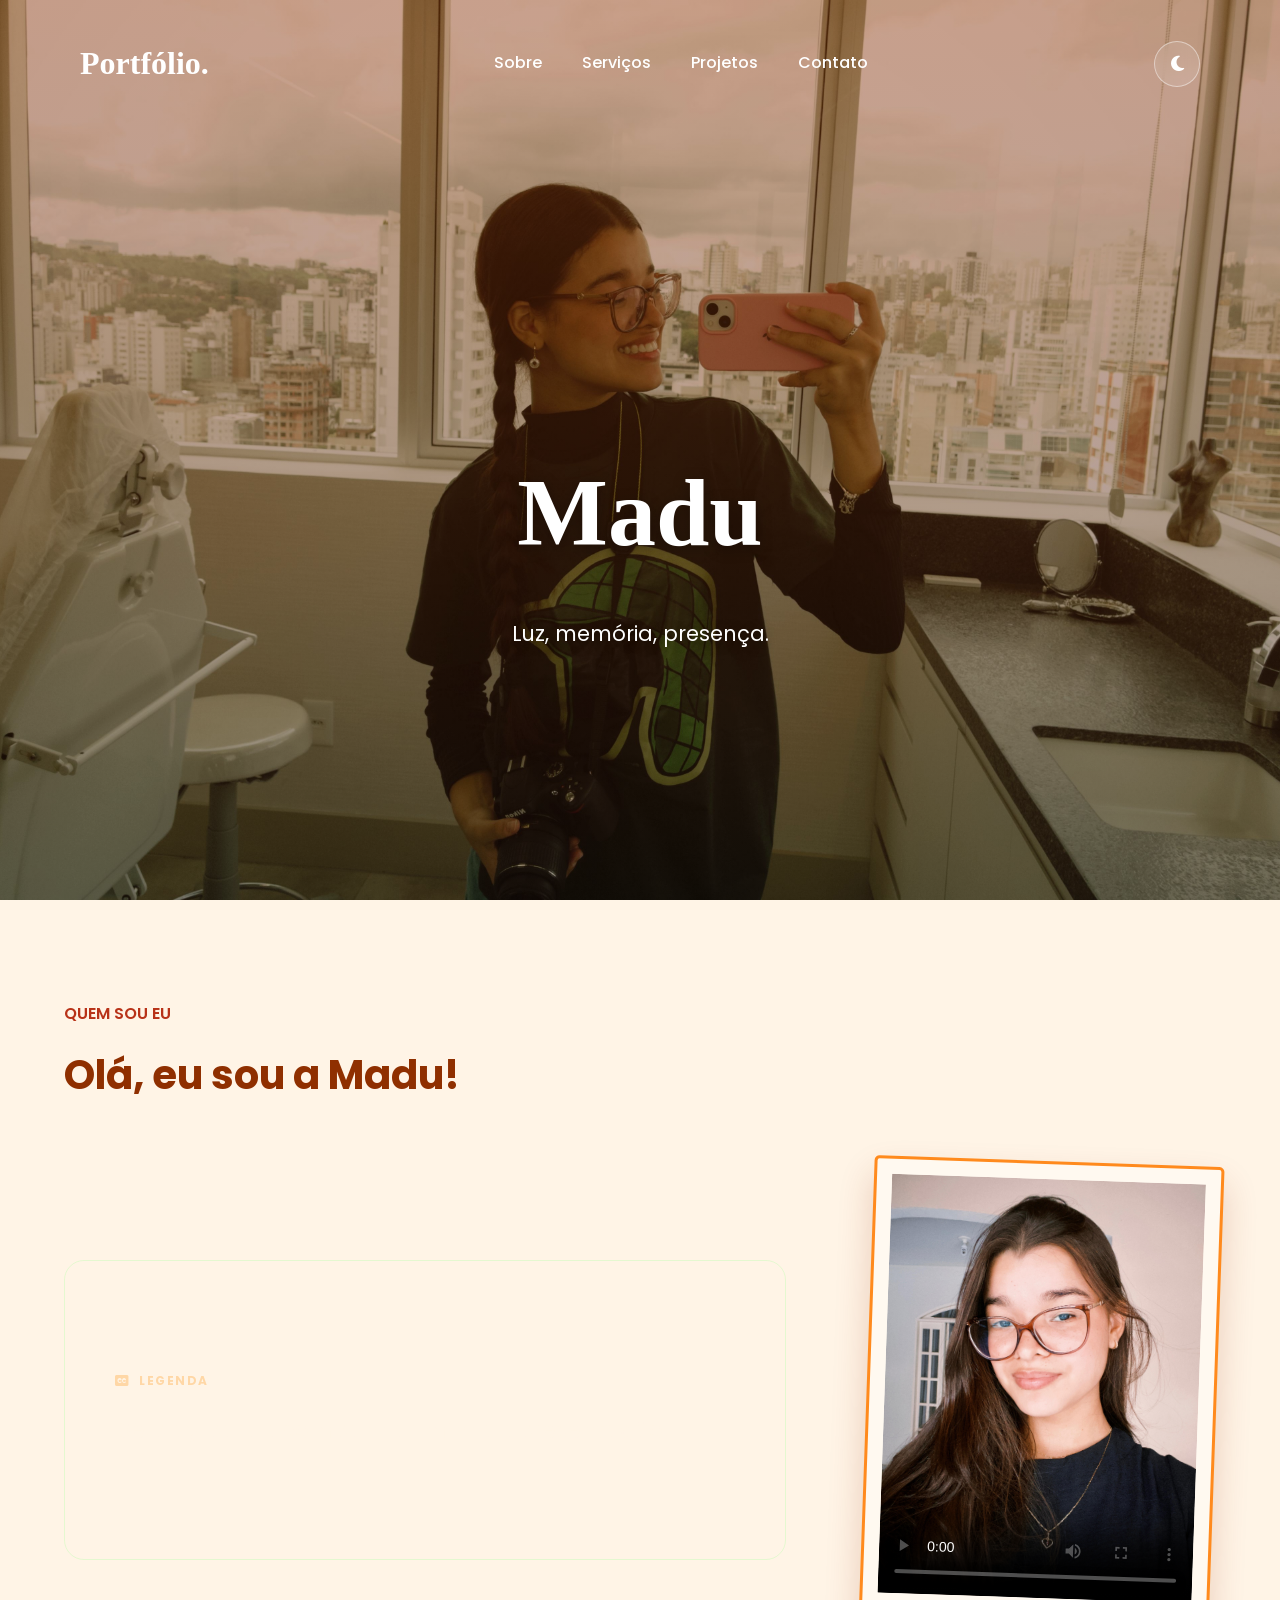
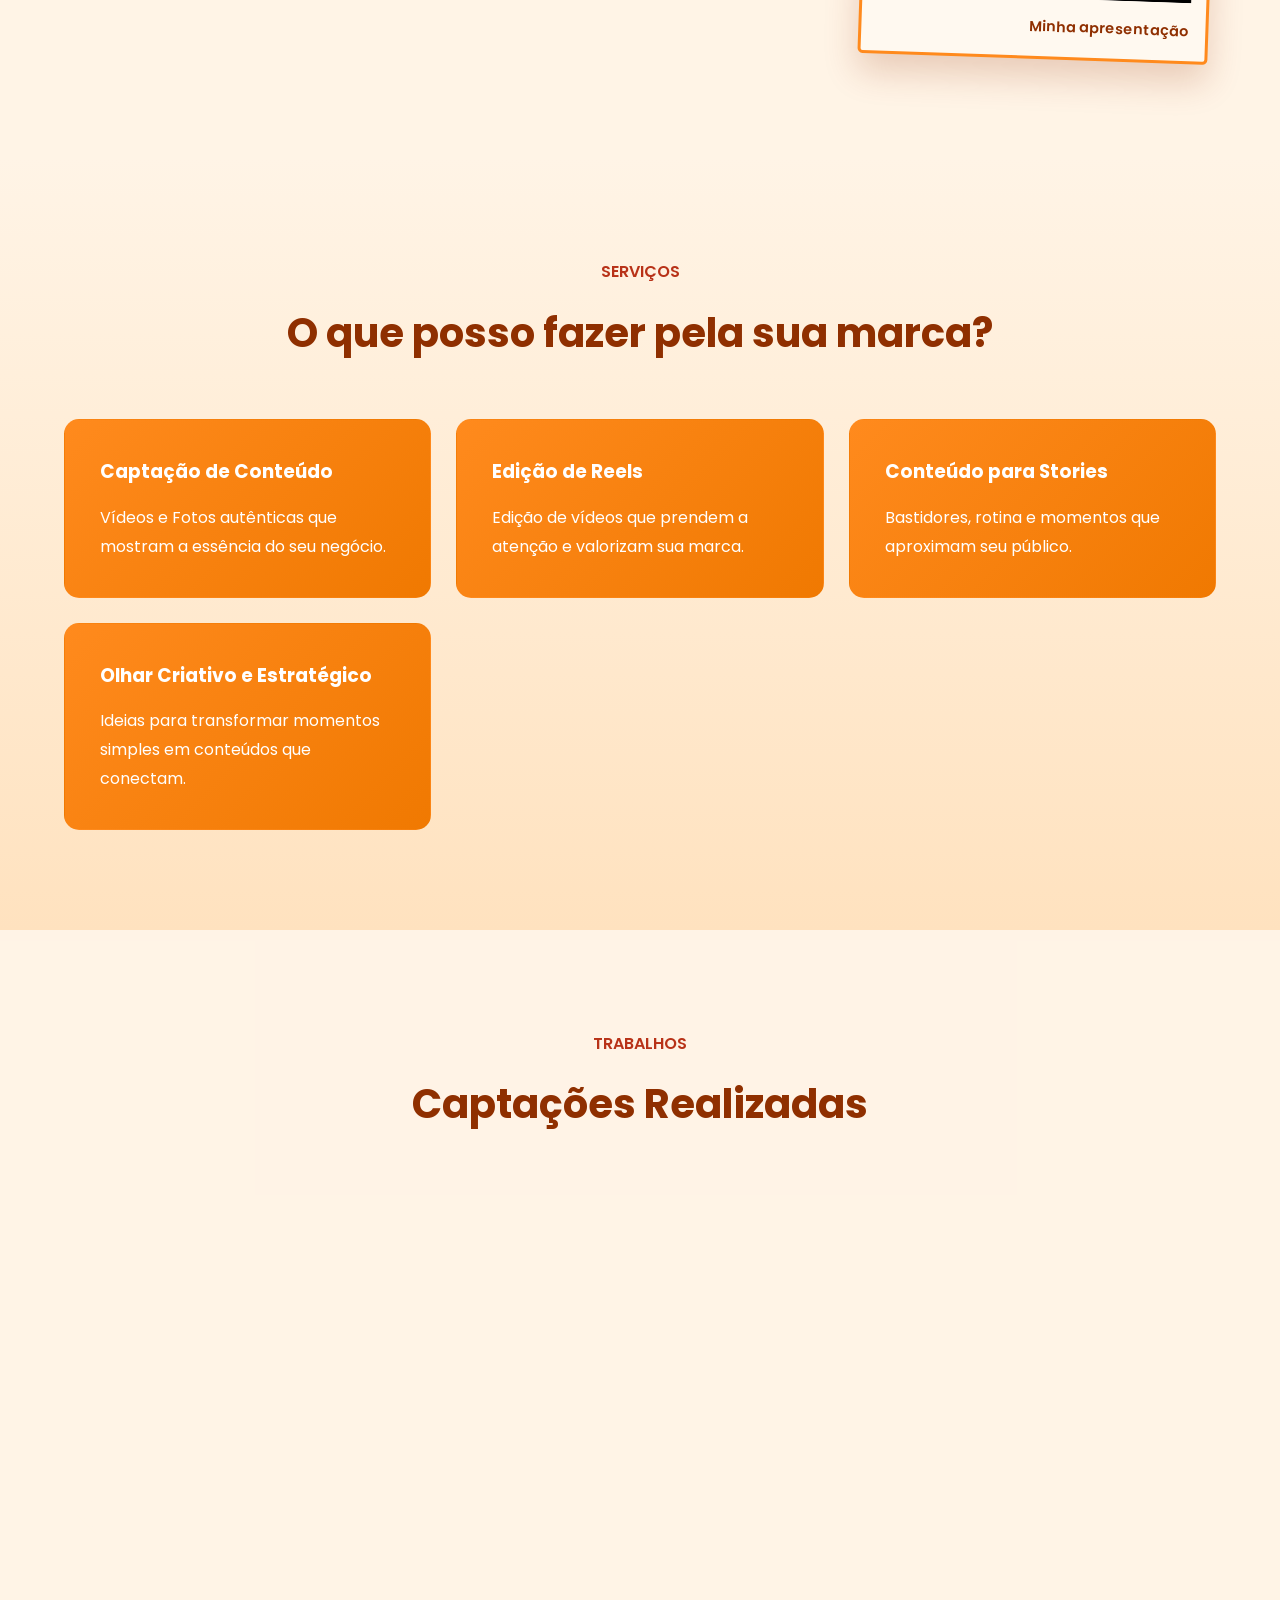
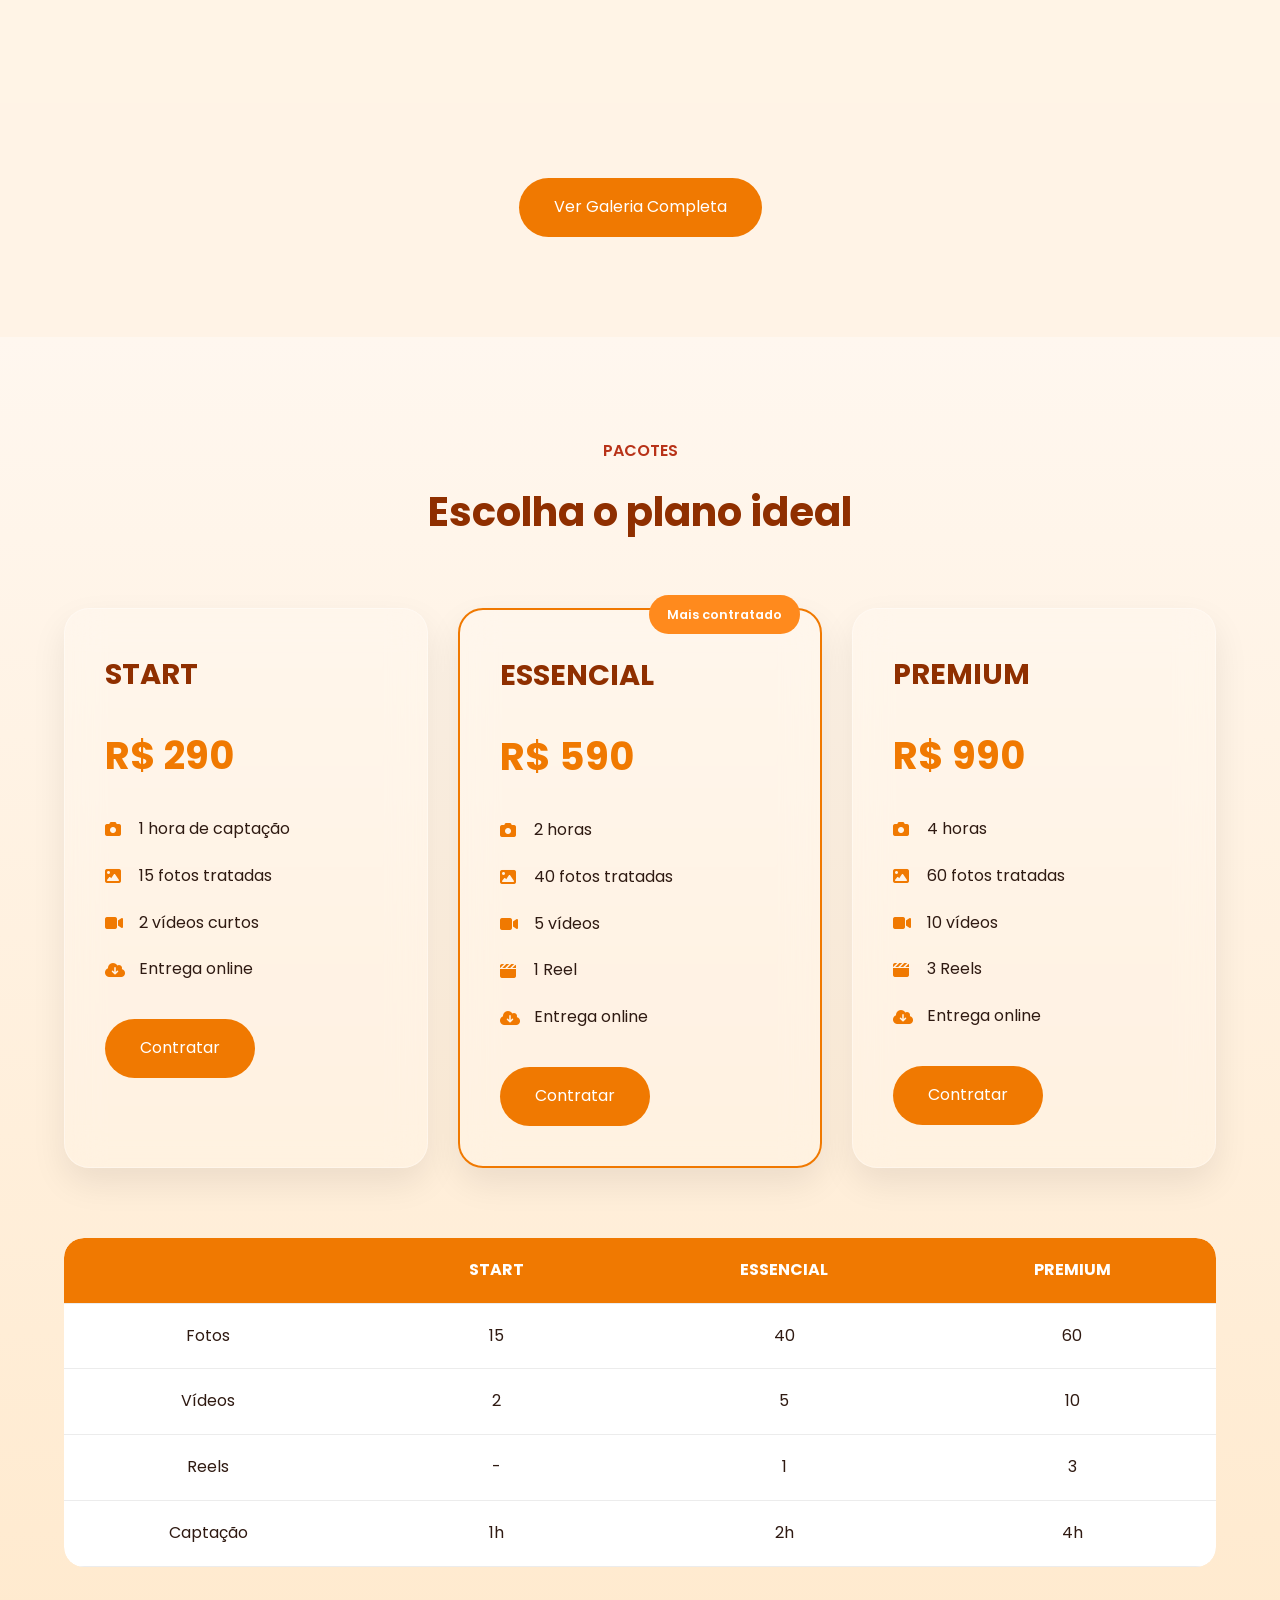
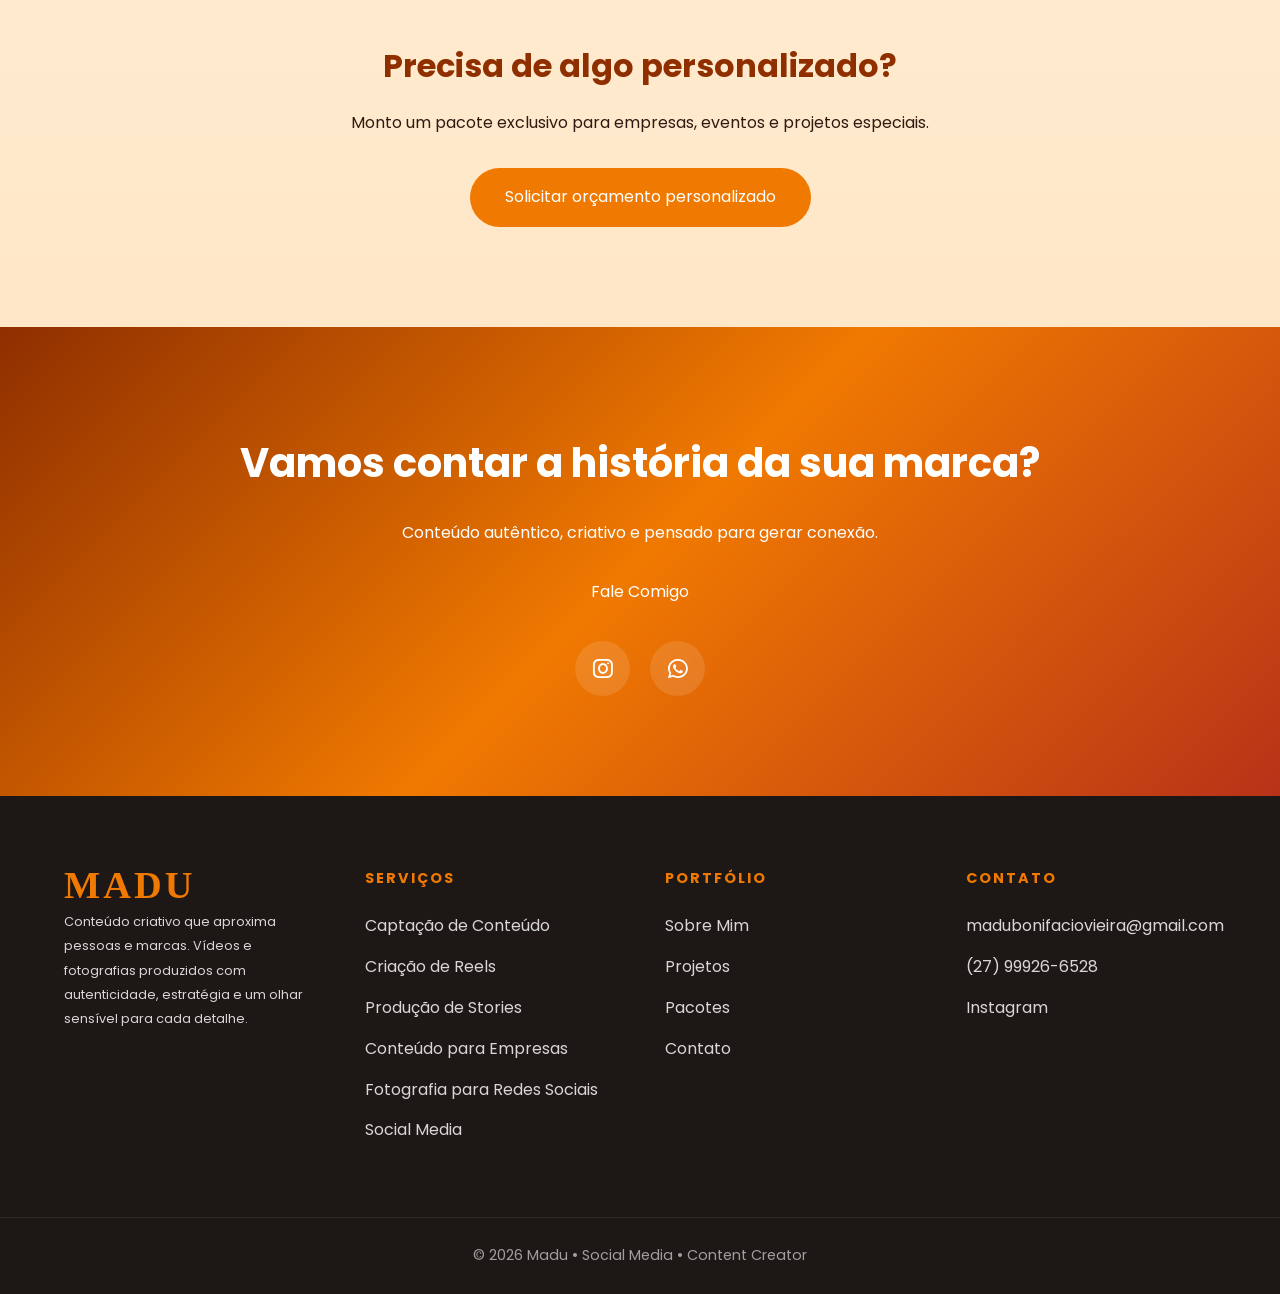
==== commit 5d5140db: "Adicionando vídeo e legenda de apresentação" ====
--- a/index.html
+++ b/index.html
@@ -9,6 +9,16 @@
     <link rel="stylesheet" href="https://cdnjs.cloudflare.com/ajax/libs/font-awesome/6.5.1/css/all.min.css">
 
     <link rel="stylesheet" href="CSS/estilos.css">
+
+    <!-- Google tag (gtag.js) 
+    <script async src="https://www.googletagmanager.com/gtag/js?id=G-00MTT5RNKZ"></script>
+    <script>
+        window.dataLayer = window.dataLayer || [];
+        function gtag(){dataLayer.push(arguments);}
+        gtag('js', new Date());
+
+        gtag('config', 'G-00MTT5RNKZ');
+    </script>-->
 
     <link rel="stylesheet" href="https://cdn.jsdelivr.net/npm/swiper@11/swiper-bundle.min.css"/>
 
@@ -69,39 +79,25 @@
 
             <div class="sobre-wrapper">
 
-                <div class="sobre-content reveal">
-
-                    <p>Me chamo Maria Eduarda, mas muitos me conhecem como Madu.</p>
-
-                    <p>
-                        Sempre fui apaixonada pelos detalhes, pelas histórias e pela forma
-                        como um simples vídeo pode fazer alguém sentir algo.
-                    </p>
-
-                    <p>
-                        Acredito que o conteúdo mais bonito é aquele que tem verdade,
-                        personalidade e propósito.
-                    </p>
-
-                    <p>
-                        Estou construindo meu caminho na captação de conteúdo com um olhar
-                        criativo, delicado e humano.
-                    </p>
-
-                    <p>
-                        Não quero apenas gravar vídeos: quero ajudar marcas e pessoas a
-                        mostrarem quem realmente são.
-                    </p>
-
+                <div class="sobre-content sobre-legenda reveal" aria-live="polite">
+                    <span class="legenda-rotulo"><i class="fa-solid fa-closed-captioning" aria-hidden="true"></i> Legenda</span>
+                    <p id="legenda-apresentacao" class="legenda-texto">Dê play para acompanhar minha apresentação.</p>
                 </div>
 
-            <div class="sobre-images reveal">
-
-                <img src="img/sobre4.jpeg" alt="">
-                <img src="img/sobre5.jpeg" alt="">
-                <img src="img/sobre2.jpeg" alt="">
-
-            </div>
+                <div class="sobre-video reveal">
+                    <div class="polaroid-video">
+                        <video id="video-apresentacao" controls playsinline preload="metadata" poster="img/sobre5.jpeg" aria-describedby="legenda-apresentacao">
+                            <source src="img/videoplayback.mp4" type="video/mp4">
+                            <track kind="captions" srclang="pt-BR" label="Português" src="img/apresentacao.vtt" default>
+                            Seu navegador não suporta vídeo HTML5.
+                        </video>
+                        <button class="video-capa-final" type="button" aria-label="Reproduzir a apresentacao novamente">
+                            <img src="img/sobre5.jpeg" alt="">
+                            <span><i class="fa-solid fa-play" aria-hidden="true"></i> Assistir novamente</span>
+                        </button>
+                        <p class="polaroid-assinatura">Minha apresentação</p>
+                    </div>
+                </div>
 
         </div>
 
@@ -172,19 +168,19 @@
 
                     <div class="swiper-slide video-slide">
 
-                        <div style="padding:177.78% 0 0 0;position:relative;"><iframe src="https://player.vimeo.com/video/1210460278?autoplay=1&amp;muted=1&amp;loop=1&amp;controls=0&amp;title=0&amp;byline=0&amp;portrait=0&amp;badge=0&amp;autopause=0&amp;player_id=0&amp;app_id=58479" frameborder="0" allow="autoplay; fullscreen; picture-in-picture; clipboard-write; encrypted-media; web-share" referrerpolicy="strict-origin-when-cross-origin" style="position:absolute;top:0;left:0;width:100%;height:100%;pointer-events:none;" title="video1"></iframe></div><script src="https://player.vimeo.com/api/player.js"></script>
+                        <div style="padding:177.78% 0 0 0;position:relative;"><iframe src="https://player.vimeo.com/video/1210460278?autoplay=1&amp;muted=1&amp;loop=1&amp;playsinline=1&amp;preload=metadata&amp;controls=0&amp;title=0&amp;byline=0&amp;portrait=0&amp;badge=0&amp;autopause=0&amp;player_id=0&amp;app_id=58479" frameborder="0" allow="autoplay; fullscreen; picture-in-picture; clipboard-write; encrypted-media; web-share" referrerpolicy="strict-origin-when-cross-origin" style="position:absolute;top:0;left:0;width:100%;height:100%;pointer-events:none;" title="video1"></iframe></div>
 
                     </div>
 
                      <div class="swiper-slide video-slide">
 
-                        <div style="padding:177.78% 0 0 0;position:relative;"><iframe src="https://player.vimeo.com/video/1210460357?autoplay=1&amp;muted=1&amp;loop=1&amp;controls=0&amp;title=0&amp;byline=0&amp;portrait=0&amp;badge=0&amp;autopause=0&amp;player_id=0&amp;app_id=58479" frameborder="0" allow="autoplay; fullscreen; picture-in-picture; clipboard-write; encrypted-media; web-share" referrerpolicy="strict-origin-when-cross-origin" style="position:absolute;top:0;left:0;width:100%;height:100%;pointer-events:none;" title="video3"></iframe></div><script src="https://player.vimeo.com/api/player.js"></script>
+                        <div style="padding:177.78% 0 0 0;position:relative;"><iframe src="https://player.vimeo.com/video/1210460357?autoplay=1&amp;muted=1&amp;loop=1&amp;playsinline=1&amp;preload=metadata&amp;controls=0&amp;title=0&amp;byline=0&amp;portrait=0&amp;badge=0&amp;autopause=0&amp;player_id=0&amp;app_id=58479" frameborder="0" allow="autoplay; fullscreen; picture-in-picture; clipboard-write; encrypted-media; web-share" referrerpolicy="strict-origin-when-cross-origin" style="position:absolute;top:0;left:0;width:100%;height:100%;pointer-events:none;" title="video3"></iframe></div>
 
                     </div>
         
                     <div class="swiper-slide video-slide">
 
-                        <div style="padding:177.78% 0 0 0;position:relative;"><iframe src="https://player.vimeo.com/video/1210460277?autoplay=1&amp;muted=1&amp;loop=1&amp;controls=0&amp;title=0&amp;byline=0&amp;portrait=0&amp;badge=0&amp;autopause=0&amp;player_id=0&amp;app_id=58479" frameborder="0" allow="autoplay; fullscreen; picture-in-picture; clipboard-write; encrypted-media; web-share" referrerpolicy="strict-origin-when-cross-origin" style="position:absolute;top:0;left:0;width:100%;height:100%;pointer-events:none;" title="video3"></iframe></div><script src="https://player.vimeo.com/api/player.js"></script>
+                        <div style="padding:177.78% 0 0 0;position:relative;"><iframe src="https://player.vimeo.com/video/1210460277?autoplay=1&amp;muted=1&amp;loop=1&amp;playsinline=1&amp;preload=metadata&amp;controls=0&amp;title=0&amp;byline=0&amp;portrait=0&amp;badge=0&amp;autopause=0&amp;player_id=0&amp;app_id=58479" frameborder="0" allow="autoplay; fullscreen; picture-in-picture; clipboard-write; encrypted-media; web-share" referrerpolicy="strict-origin-when-cross-origin" style="position:absolute;top:0;left:0;width:100%;height:100%;pointer-events:none;" title="video3"></iframe></div>
 
                     </div>
 
@@ -662,22 +658,17 @@
             // MOBILE
             0: {
 
-                effect: "coverflow",
+                // Iframes de vídeo podem congelar no Safari/iOS dentro do
+                // efeito 3D do coverflow. No mobile usamos um slide simples.
+                effect: "slide",
 
                 grabCursor: true,
 
-                centeredSlides: true,
-
-                slidesPerView: "auto",
-
-                coverflowEffect: {
-                    rotate: 0,
-                    stretch: 0,
-                    depth: 250,
-                    modifier: 1.5,
-                    slideShadows: false,
-                    scale: 0.85
-                }
+                centeredSlides: false,
+
+                slidesPerView: 1,
+
+                spaceBetween: 16
 
                 
             },
@@ -707,10 +698,16 @@
     function getSlideMedia(slide) {
 
         const videoSource = slide.querySelector("video source");
+        const videoEmbed = slide.querySelector("iframe");
         const image = slide.querySelector("img");
 
         if (videoSource) {
             return { type: "video", src: videoSource.src };
+        }
+
+        // Os vídeos atuais são embeds do Vimeo, portanto não possuem uma tag <video>.
+        if (videoEmbed) {
+            return { type: "embed", src: videoEmbed.src };
         }
 
         return image ? { type: "image", src: image.src } : null;
@@ -729,8 +726,14 @@
 
         portfolioBackground.dataset.source = media.src;
 
-        const mediaElement = document.createElement(media.type === "video" ? "video" : "img");
+        const mediaElement = document.createElement(
+            media.type === "video" ? "video" : media.type === "embed" ? "iframe" : "img"
+        );
         mediaElement.className = "portfolio-background__media";
+
+        if (media.type === "embed") {
+            mediaElement.classList.add("portfolio-background__media--embed");
+        }
 
         if (media.type === "video") {
             mediaElement.src = media.src;
@@ -738,6 +741,12 @@
             mediaElement.muted = true;
             mediaElement.loop = true;
             mediaElement.playsInline = true;
+        } else if (media.type === "embed") {
+            mediaElement.src = media.src;
+            mediaElement.setAttribute("frameborder", "0");
+            mediaElement.setAttribute("allow", "autoplay; fullscreen; picture-in-picture");
+            mediaElement.setAttribute("aria-hidden", "true");
+            mediaElement.tabIndex = -1;
         } else {
             mediaElement.src = media.src;
             mediaElement.alt = "";
@@ -758,6 +767,67 @@
     swiper.on("init slideChangeTransitionStart", updatePortfolioBackground);
     updatePortfolioBackground();
 
+    // LEGENDA EXIBIDA AO LADO DO VÍDEO DE APRESENTAÇÃO
+    const videoApresentacao = document.getElementById("video-apresentacao");
+    const legendaApresentacao = document.getElementById("legenda-apresentacao");
+
+    if (videoApresentacao && legendaApresentacao) {
+        const faixaDeLegendas = videoApresentacao.textTracks[0];
+        const elementoTrack = videoApresentacao.querySelector("track");
+        const legendaInicial = "Dê play para acompanhar minha apresentação.";
+
+        const atualizarLegenda = () => {
+            const falasAtivas = faixaDeLegendas && faixaDeLegendas.activeCues
+                ? Array.from(faixaDeLegendas.activeCues)
+                    .map(cue => cue.text.replace(/<[^>]*>/g, ""))
+                    .join(" ")
+                : "";
+
+            const novaLegenda = falasAtivas || legendaInicial;
+
+            if (legendaApresentacao.textContent !== novaLegenda) {
+                legendaApresentacao.classList.remove("legenda-texto--visivel");
+                legendaApresentacao.textContent = novaLegenda;
+                requestAnimationFrame(() => legendaApresentacao.classList.add("legenda-texto--visivel"));
+            }
+        };
+
+        const capaFinal = document.querySelector(".video-capa-final");
+        const ocultarCapaFinal = () => capaFinal?.classList.remove("is-visible");
+
+        if (faixaDeLegendas) {
+            // A legenda é mostrada no quadro ao lado, não sobre o vídeo.
+            faixaDeLegendas.mode = "hidden";
+            faixaDeLegendas.addEventListener("cuechange", atualizarLegenda);
+        }
+
+        // Alguns navegadores terminam de carregar o .vtt depois do script.
+        if (elementoTrack) {
+            elementoTrack.addEventListener("load", atualizarLegenda);
+            elementoTrack.addEventListener("error", () => {
+                legendaApresentacao.textContent = "Não foi possível carregar as legendas deste vídeo.";
+            });
+        }
+
+        videoApresentacao.addEventListener("timeupdate", atualizarLegenda);
+        videoApresentacao.addEventListener("play", () => {
+            ocultarCapaFinal();
+            atualizarLegenda();
+        });
+        videoApresentacao.addEventListener("ended", () => {
+            atualizarLegenda();
+            capaFinal?.classList.add("is-visible");
+        });
+
+        capaFinal?.addEventListener("click", () => {
+            videoApresentacao.currentTime = 0;
+            ocultarCapaFinal();
+            videoApresentacao.play();
+        });
+
+        requestAnimationFrame(() => legendaApresentacao.classList.add("legenda-texto--visivel"));
+    }
+
     // VÍDEOS DO PORTFÓLIO
     const videos = document.querySelectorAll(".portfolio-video");
     const videoSlides = document.querySelectorAll(".video-slide");
--- a/CSS/estilos.css
+++ b/CSS/estilos.css
@@ -353,6 +353,147 @@
     color: #2f1a12;
 }
 
+/* Legenda que acompanha o vídeo de apresentação. */
+.sobre-legenda{
+    display:flex;
+    min-height:300px;
+    flex-direction:column;
+    justify-content:center;
+}
+
+.legenda-rotulo{
+    display:flex;
+    align-items:center;
+    gap:9px;
+    margin-bottom:20px;
+    color:var(--laranja-claro);
+    font-size:.75rem;
+    font-weight:700;
+    letter-spacing:.12em;
+    text-transform:uppercase;
+}
+
+.legenda-texto{
+    margin:0 !important;
+    font-size:clamp(1.05rem, 1.8vw, 1.4rem) !important;
+    line-height:1.7;
+    opacity:0;
+    transform:translateY(8px);
+    transition:opacity .35s ease, transform .35s ease;
+}
+
+.legenda-texto--visivel{
+    opacity:1;
+    transform:translateY(0);
+}
+
+.sobre-legenda:hover .legenda-rotulo{
+    color:var(--laranja-escuro);
+}
+
+/* Moldura polaroid do vídeo de apresentação. */
+.sobre-video{
+    position:relative;
+    width:350px;
+    flex-shrink:0;
+}
+
+.polaroid-video{
+    position:relative;
+    padding:15px 15px 58px;
+    background:#fff9f0;
+    border:3px solid var(--laranja-vivo);
+    border-radius:5px;
+    box-shadow:0 18px 35px rgba(143,47,0,.2);
+    transform:rotate(2deg);
+    transition:transform .4s ease, box-shadow .4s ease;
+}
+
+.polaroid-video:hover{
+    transform:rotate(0) translateY(-7px);
+    box-shadow:0 25px 45px rgba(143,47,0,.26);
+}
+
+.polaroid-video video{
+    display:block;
+    width:100%;
+    aspect-ratio:3 / 4;
+    object-fit:cover;
+    background:#2f1a12;
+}
+
+.video-capa-final{
+    position:absolute;
+    inset:15px 15px 58px;
+    display:grid;
+    place-items:center;
+    padding:0;
+    overflow:hidden;
+    border:0;
+    background:#2f1a12;
+    cursor:pointer;
+    opacity:0;
+    pointer-events:none;
+    transform:scale(1.04);
+    transition:opacity .55s ease, transform .55s cubic-bezier(.22,1,.36,1);
+}
+
+.video-capa-final.is-visible{
+    opacity:1;
+    pointer-events:auto;
+    transform:scale(1);
+}
+
+.video-capa-final img{
+    width:100%;
+    height:100%;
+    object-fit:cover;
+}
+
+.video-capa-final span{
+    position:absolute;
+    display:flex;
+    align-items:center;
+    gap:8px;
+    padding:10px 14px;
+    border-radius:999px;
+    background:rgba(47,26,18,.78);
+    color:#fff9f0;
+    font:600 .78rem "Poppins", sans-serif;
+    opacity:0;
+    transform:translateY(8px);
+    transition:opacity .25s ease, transform .25s ease;
+}
+
+.video-capa-final:hover span,
+.video-capa-final:focus-visible span{
+    opacity:1;
+    transform:translateY(0);
+}
+
+.video-capa-final:focus-visible{
+    outline:3px solid var(--laranja-claro);
+    outline-offset:3px;
+}
+
+@media (prefers-reduced-motion: reduce){
+    .legenda-texto,
+    .video-capa-final,
+    .video-capa-final span{
+        transition:none;
+    }
+}
+
+.polaroid-assinatura{
+    position:absolute;
+    right:16px;
+    bottom:16px;
+    margin:0;
+    color:var(--laranja-escuro);
+    font-size:.9rem;
+    font-weight:600;
+}
+
 /*Área das Imagens Sobre*/
 .sobre-images{
     position:relative;
@@ -571,15 +712,23 @@
     inset:-45px;
     width:calc(100% + 90px);
     height:calc(100% + 90px);
+    border:0;
     object-fit:cover;
     filter:blur(4px) saturate(1.15);
     transform:scale(1.08);
     opacity:0;
+    pointer-events:none;
     transition:opacity .65s ease;
 }
 
 .portfolio-background__media.is-active{
     opacity:1;
+}
+
+/* O player do Vimeo preserva o vídeo vertical dentro do iframe. Ampliamos o
+   embed para que ele seja recortado pelo contêiner e cubra toda a seção. */
+.portfolio-background__media--embed{
+    transform:scale(2.2);
 }
 
 .portfolio-grid{
@@ -978,6 +1127,10 @@
     color:#f8eadb;
 }
 
+body.dark-theme .polaroid-video{
+    background:#f8eadb;
+}
+
 body.dark-theme .card{
     border-color:rgba(255,215,166,.18);
     box-shadow:0 14px 32px rgba(0,0,0,.22);
@@ -1387,6 +1540,11 @@
         gap:50px;
     }
 
+    .sobre-video{
+        width:min(350px, 100%);
+        margin:0 auto;
+    }
+
     .sobre-images{
         width:380px;
         height:320px;
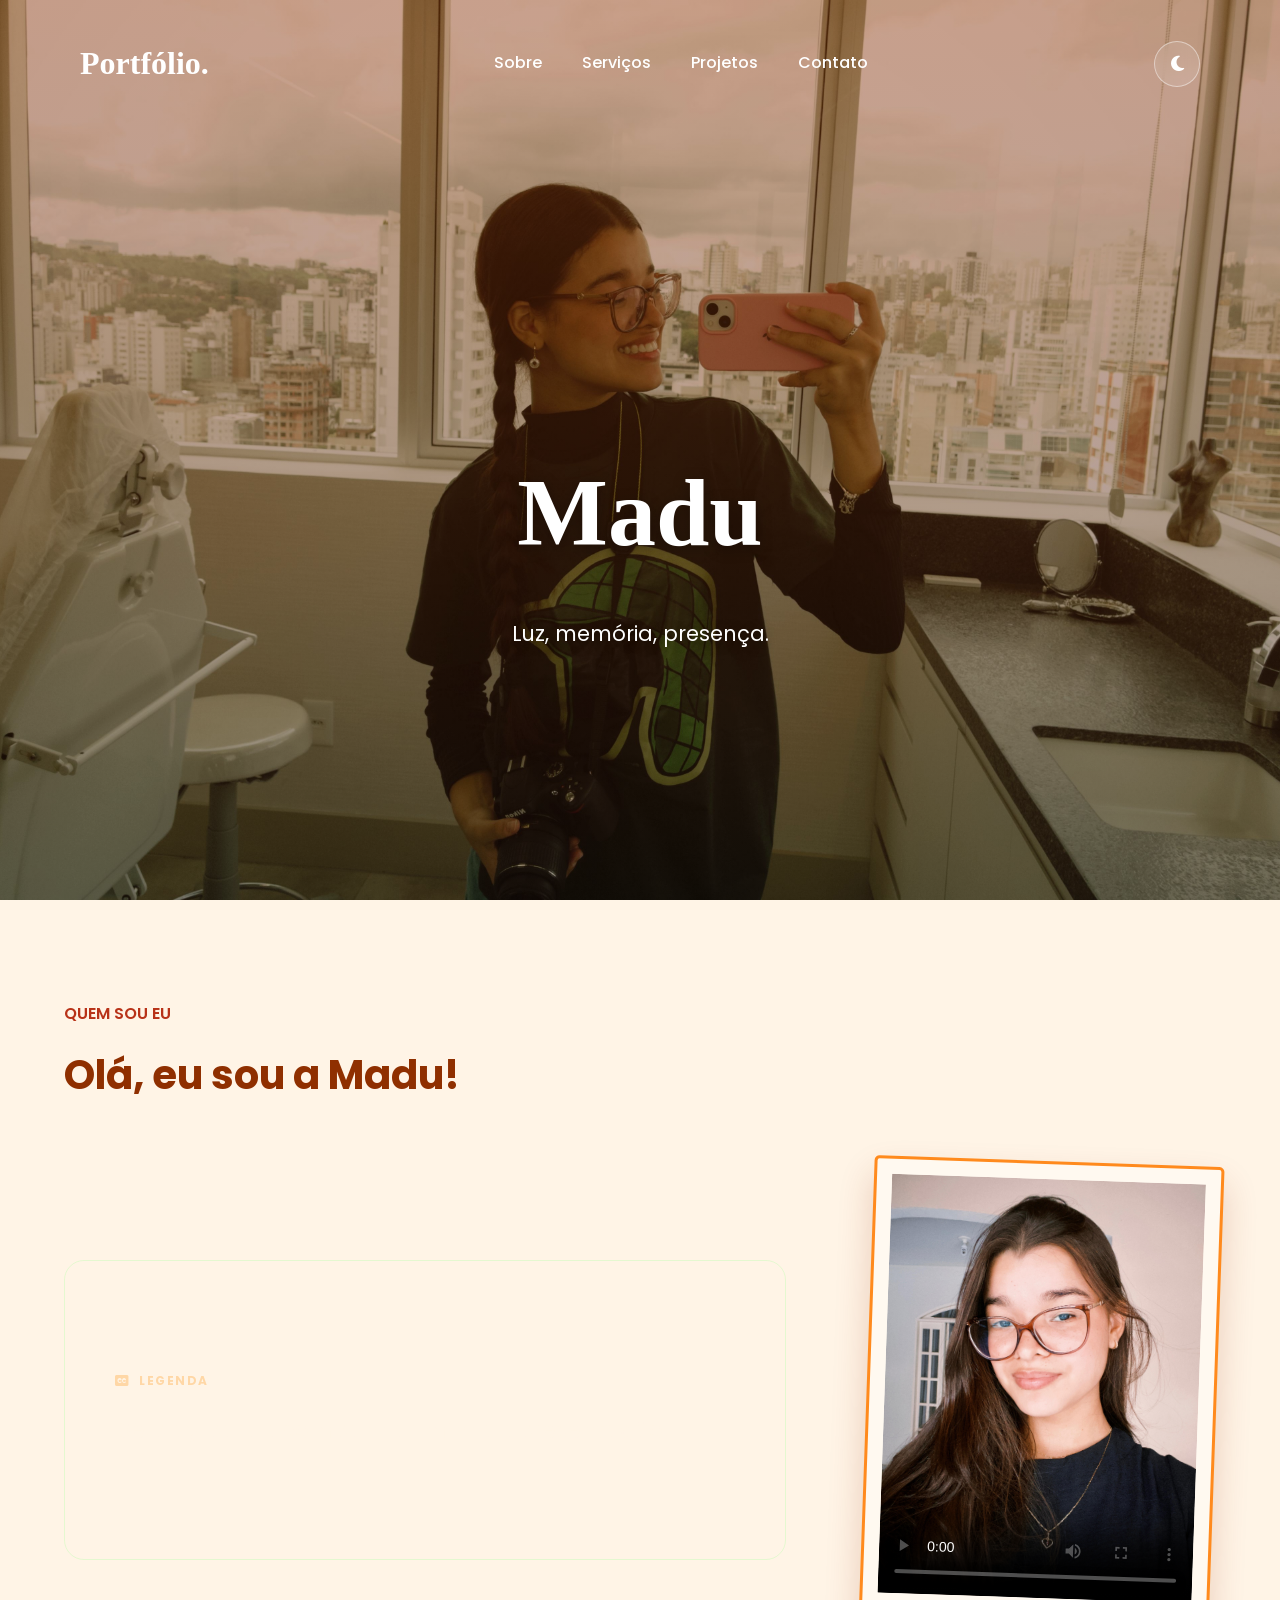
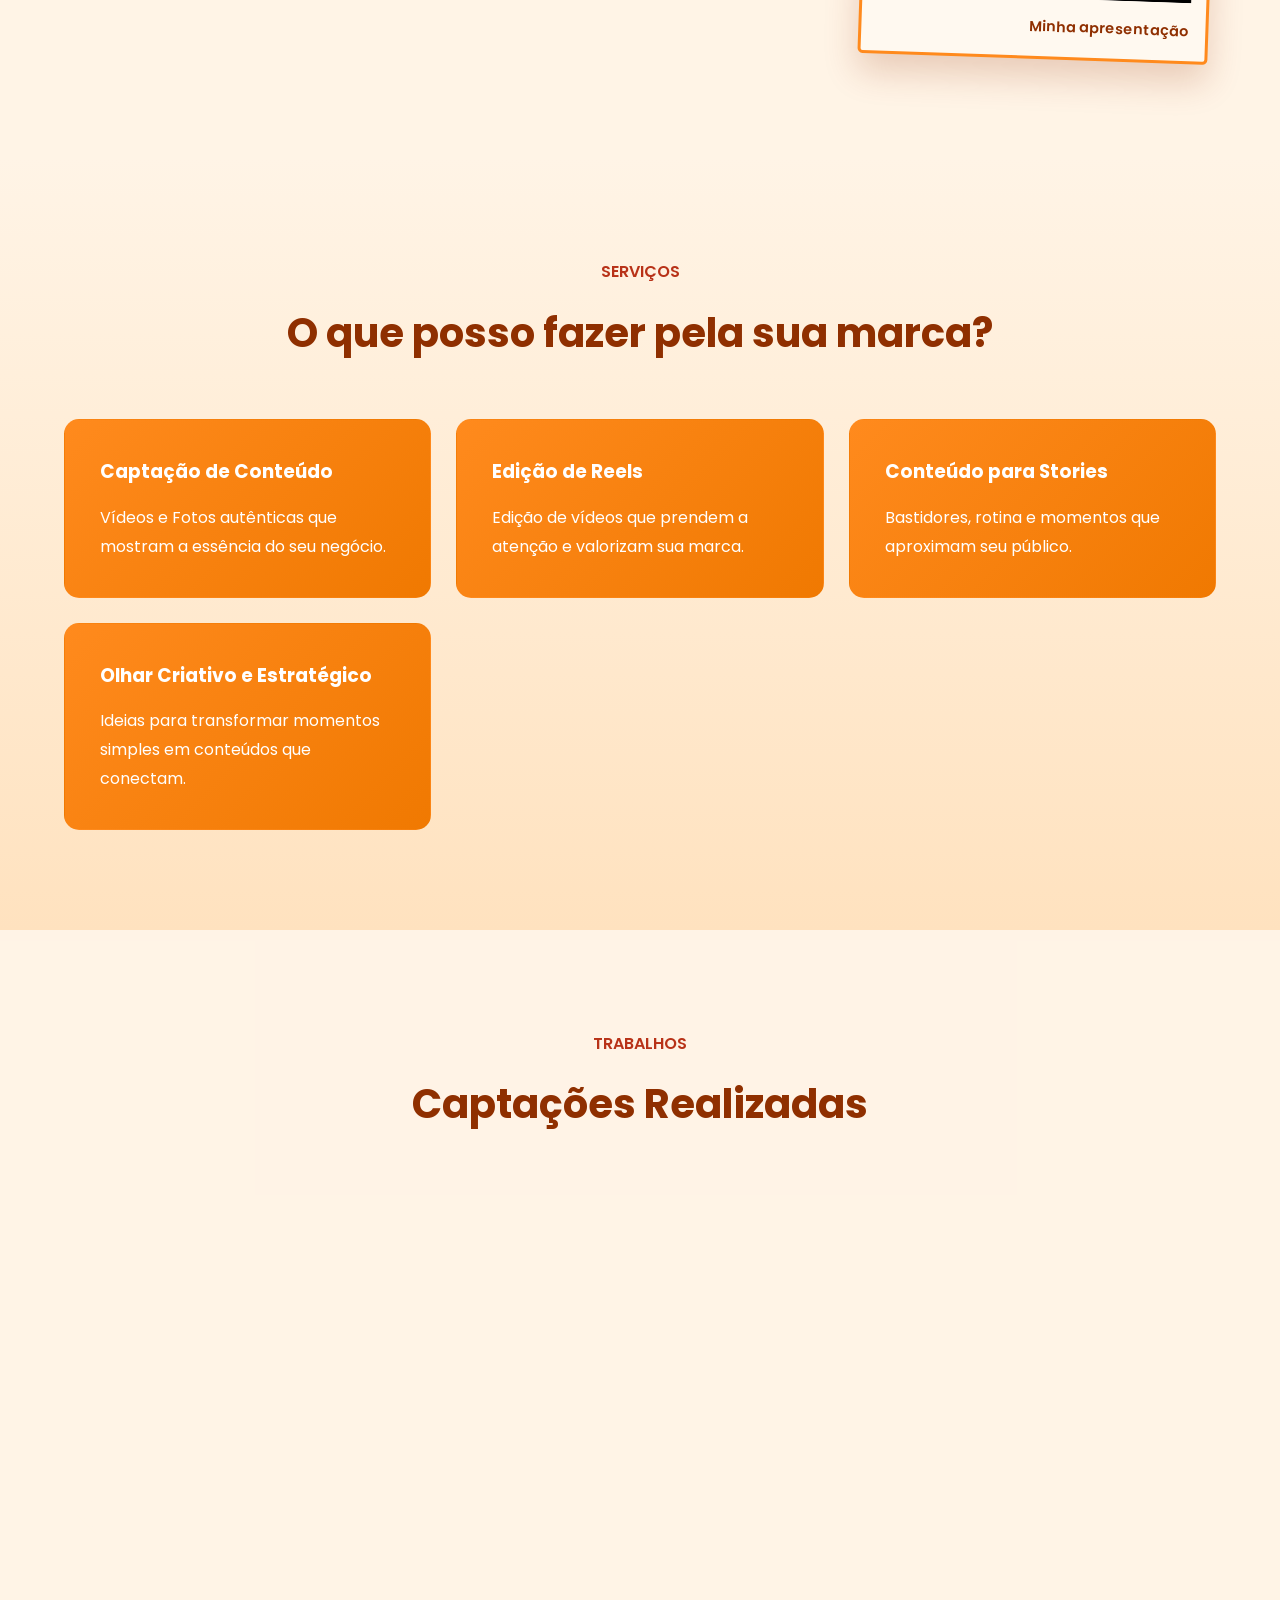
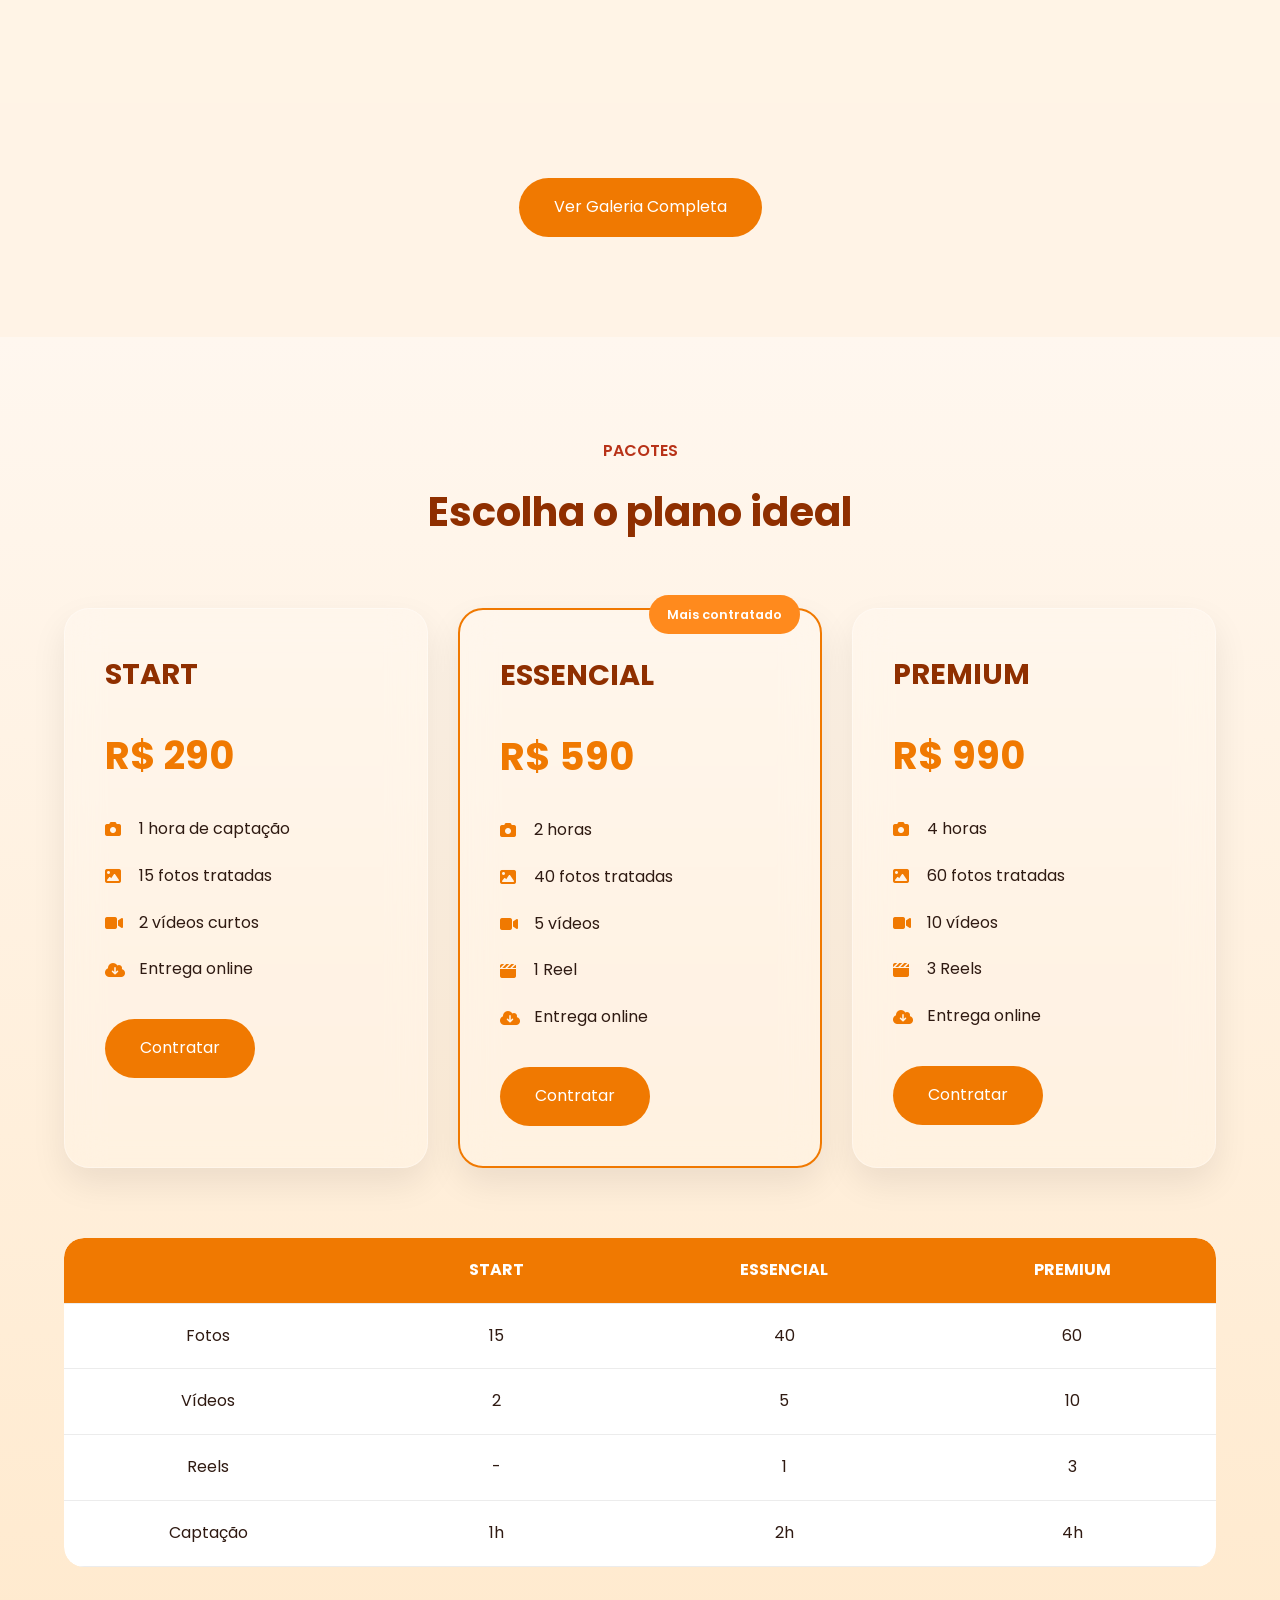
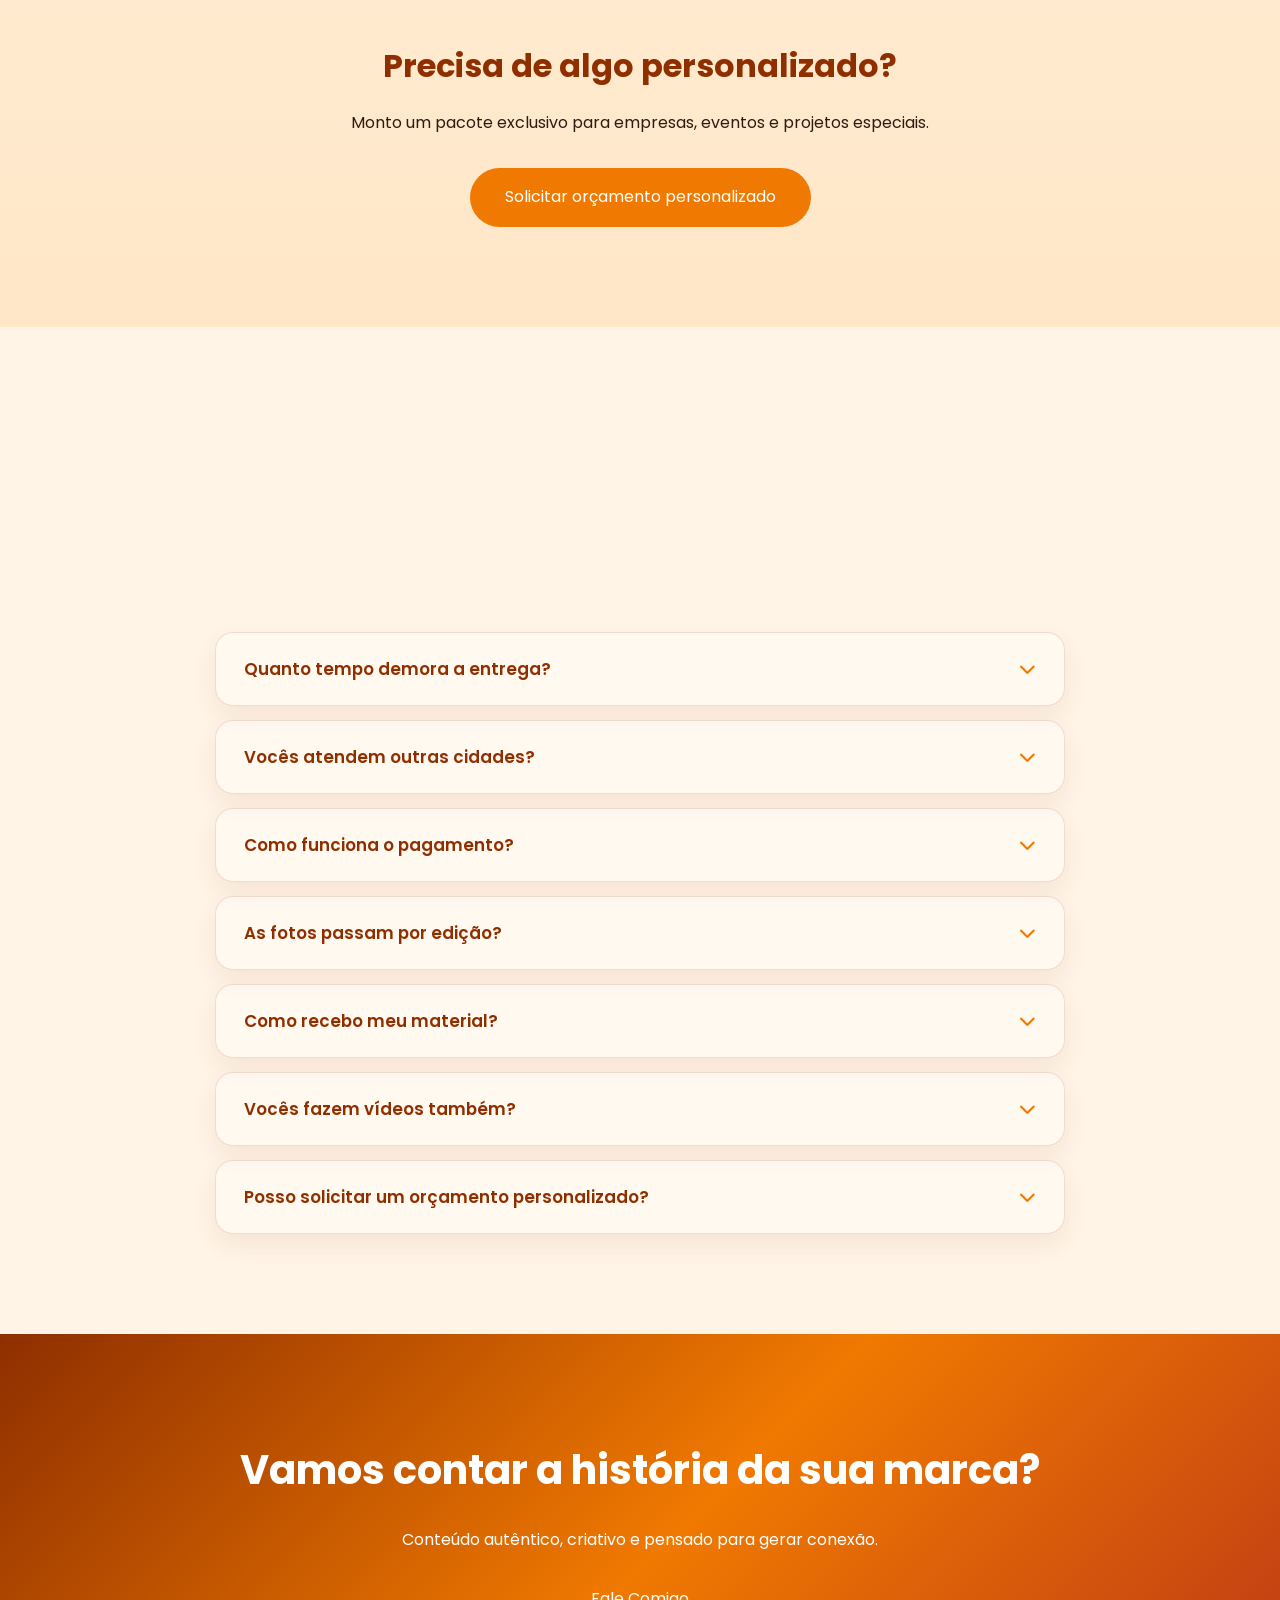
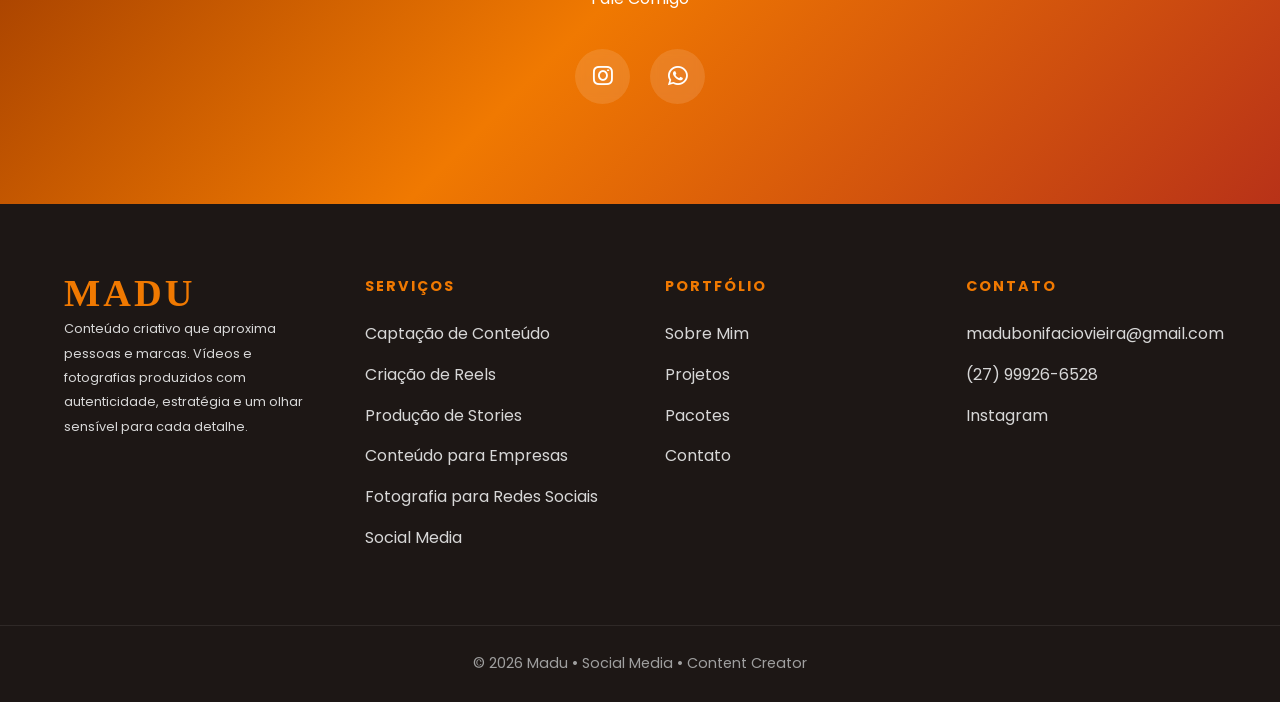
==== commit 357b5e89: "Adicionando perguntas frenquentes" ====
--- a/index.html
+++ b/index.html
@@ -407,6 +407,102 @@
 
     </section>
 
+    <!-- PERGUNTAS FREQUENTES -->
+    <section id="faq" class="faq">
+        <div class="container">
+            <div class="titulo centro reveal">
+                <h2>Perguntas Frequentes</h2>
+                <p class="faq-subtitulo">Reunimos as dúvidas mais comuns para ajudar você antes de solicitar um orçamento.</p>
+            </div>
+
+            <div class="faq-lista reveal">
+                <article class="faq-item">
+                    <h3>
+                        <button class="faq-pergunta" type="button" id="faq-pergunta-1" aria-expanded="false" aria-controls="faq-resposta-1">
+                            <span>Quanto tempo demora a entrega?</span>
+                            <i class="fa-solid fa-chevron-down" aria-hidden="true"></i>
+                        </button>
+                    </h3>
+                    <div class="faq-resposta" id="faq-resposta-1" role="region" aria-labelledby="faq-pergunta-1">
+                        <div class="faq-resposta-conteudo"><p>O prazo varia conforme o tipo de serviço contratado. Antes do fechamento, informamos uma previsão de entrega para que tudo fique alinhado.</p></div>
+                    </div>
+                </article>
+
+                <article class="faq-item">
+                    <h3>
+                        <button class="faq-pergunta" type="button" id="faq-pergunta-2" aria-expanded="false" aria-controls="faq-resposta-2">
+                            <span>Vocês atendem outras cidades?</span>
+                            <i class="fa-solid fa-chevron-down" aria-hidden="true"></i>
+                        </button>
+                    </h3>
+                    <div class="faq-resposta" id="faq-resposta-2" role="region" aria-labelledby="faq-pergunta-2">
+                        <div class="faq-resposta-conteudo"><p>Sim. Atendemos Colatina e região, além de outras localidades mediante agendamento.</p></div>
+                    </div>
+                </article>
+
+                <article class="faq-item">
+                    <h3>
+                        <button class="faq-pergunta" type="button" id="faq-pergunta-3" aria-expanded="false" aria-controls="faq-resposta-3">
+                            <span>Como funciona o pagamento?</span>
+                            <i class="fa-solid fa-chevron-down" aria-hidden="true"></i>
+                        </button>
+                    </h3>
+                    <div class="faq-resposta" id="faq-resposta-3" role="region" aria-labelledby="faq-pergunta-3">
+                        <div class="faq-resposta-conteudo"><p>O pagamento é combinado no momento da contratação e pode incluir um sinal para reserva da data.</p></div>
+                    </div>
+                </article>
+
+                <article class="faq-item">
+                    <h3>
+                        <button class="faq-pergunta" type="button" id="faq-pergunta-4" aria-expanded="false" aria-controls="faq-resposta-4">
+                            <span>As fotos passam por edição?</span>
+                            <i class="fa-solid fa-chevron-down" aria-hidden="true"></i>
+                        </button>
+                    </h3>
+                    <div class="faq-resposta" id="faq-resposta-4" role="region" aria-labelledby="faq-pergunta-4">
+                        <div class="faq-resposta-conteudo"><p>Sim. Todas as imagens recebem tratamento de cor, luz e pequenos ajustes para garantir um resultado profissional.</p></div>
+                    </div>
+                </article>
+
+                <article class="faq-item">
+                    <h3>
+                        <button class="faq-pergunta" type="button" id="faq-pergunta-5" aria-expanded="false" aria-controls="faq-resposta-5">
+                            <span>Como recebo meu material?</span>
+                            <i class="fa-solid fa-chevron-down" aria-hidden="true"></i>
+                        </button>
+                    </h3>
+                    <div class="faq-resposta" id="faq-resposta-5" role="region" aria-labelledby="faq-pergunta-5">
+                        <div class="faq-resposta-conteudo"><p>A entrega é realizada por meio de uma galeria online em alta qualidade, facilitando o download e o compartilhamento.</p></div>
+                    </div>
+                </article>
+
+                <article class="faq-item">
+                    <h3>
+                        <button class="faq-pergunta" type="button" id="faq-pergunta-6" aria-expanded="false" aria-controls="faq-resposta-6">
+                            <span>Vocês fazem vídeos também?</span>
+                            <i class="fa-solid fa-chevron-down" aria-hidden="true"></i>
+                        </button>
+                    </h3>
+                    <div class="faq-resposta" id="faq-resposta-6" role="region" aria-labelledby="faq-pergunta-6">
+                        <div class="faq-resposta-conteudo"><p>Sim. Além da fotografia, produzimos vídeos para eventos, empresas e conteúdos para redes sociais.</p></div>
+                    </div>
+                </article>
+
+                <article class="faq-item">
+                    <h3>
+                        <button class="faq-pergunta" type="button" id="faq-pergunta-7" aria-expanded="false" aria-controls="faq-resposta-7">
+                            <span>Posso solicitar um orçamento personalizado?</span>
+                            <i class="fa-solid fa-chevron-down" aria-hidden="true"></i>
+                        </button>
+                    </h3>
+                    <div class="faq-resposta" id="faq-resposta-7" role="region" aria-labelledby="faq-pergunta-7">
+                        <div class="faq-resposta-conteudo"><p>Claro! Cada projeto possui necessidades diferentes. Podemos montar uma proposta personalizada para você.</p></div>
+                    </div>
+                </article>
+            </div>
+        </div>
+    </section>
+
 
     <!-- CTA -->
     <section id="contato" class="contato reveal">
@@ -638,6 +734,26 @@
     window.addEventListener("scroll", revealOnScroll);
 
     revealOnScroll();
+
+    // FAQ: mantém apenas uma resposta aberta por vez.
+    const perguntasFaq = document.querySelectorAll(".faq-pergunta");
+
+    perguntasFaq.forEach(pergunta => {
+        pergunta.addEventListener("click", () => {
+            const itemAtual = pergunta.closest(".faq-item");
+            const deveAbrir = pergunta.getAttribute("aria-expanded") === "false";
+
+            perguntasFaq.forEach(botao => {
+                botao.setAttribute("aria-expanded", "false");
+                botao.closest(".faq-item").classList.remove("is-open");
+            });
+
+            if (deveAbrir) {
+                pergunta.setAttribute("aria-expanded", "true");
+                itemAtual.classList.add("is-open");
+            }
+        });
+    });
 
     const swiper = new Swiper(".meuPortfolio", {
 
--- a/CSS/estilos.css
+++ b/CSS/estilos.css
@@ -1186,6 +1186,143 @@
     color:#24100a;
 }
 
+/* ===========================
+   PERGUNTAS FREQUENTES
+=========================== */
+.faq{
+    background:var(--creme-quente);
+}
+
+.faq-subtitulo{
+    max-width:650px;
+    margin:16px auto 0;
+    color:var(--texto-escuro);
+}
+
+.faq-lista{
+    width:min(100%, 850px);
+    margin:0 auto;
+    display:grid;
+    gap:14px;
+}
+
+.faq-item{
+    overflow:hidden;
+    border:1px solid rgba(143,47,0,.14);
+    border-radius:18px;
+    background:rgba(255,255,255,.42);
+    box-shadow:0 10px 24px rgba(143,47,0,.08);
+    transition:transform .3s ease, box-shadow .3s ease, border-color .3s ease;
+}
+
+.faq-item:hover{
+    transform:translateY(-3px);
+    border-color:rgba(240,121,1,.45);
+    box-shadow:0 15px 30px rgba(143,47,0,.13);
+}
+
+.faq-pergunta{
+    width:100%;
+    display:flex;
+    align-items:center;
+    justify-content:space-between;
+    gap:20px;
+    padding:23px 28px;
+    border:0;
+    background:transparent;
+    color:var(--laranja-escuro);
+    font:600 1.05rem "Poppins", sans-serif;
+    text-align:left;
+    cursor:pointer;
+}
+
+.faq-pergunta i{
+    flex-shrink:0;
+    color:var(--laranja-principal);
+    transition:transform .28s ease;
+}
+
+.faq-pergunta[aria-expanded="true"] i{
+    transform:rotate(180deg);
+}
+
+.faq-pergunta:focus-visible{
+    outline:3px solid var(--laranja-claro);
+    outline-offset:-3px;
+}
+
+.faq-resposta{
+    display:grid;
+    grid-template-rows:0fr;
+    opacity:0;
+    transition:grid-template-rows .28s ease-out, opacity .25s ease-out;
+}
+
+.faq-resposta-conteudo{
+    min-height:0;
+    overflow:hidden;
+    padding:0 28px;
+    color:var(--texto-escuro);
+    transition:padding .28s ease-out;
+}
+
+.faq-resposta p{
+    margin:0;
+}
+
+.faq-item.is-open .faq-resposta{
+    grid-template-rows:1fr;
+    opacity:1;
+}
+
+.faq-item.is-open .faq-resposta-conteudo{
+    padding:0 28px 24px;
+}
+
+body.dark-theme .faq{
+    background:#140f0c;
+}
+
+body.dark-theme .faq-subtitulo,
+body.dark-theme .faq-resposta-conteudo{
+    color:#f8eadb;
+}
+
+body.dark-theme .faq-item{
+    background:rgba(255,255,255,.06);
+    border-color:rgba(255,215,166,.18);
+}
+
+body.dark-theme .faq-pergunta{
+    color:#ffd7a6;
+}
+
+@media(max-width:768px){
+    .faq-pergunta{
+        padding:20px;
+        font-size:1rem;
+    }
+
+    .faq-resposta-conteudo,
+    .faq-item.is-open .faq-resposta-conteudo{
+        padding-left:20px;
+        padding-right:20px;
+    }
+}
+
+@media(prefers-reduced-motion: reduce){
+    .faq-item,
+    .faq-pergunta i,
+    .faq-resposta,
+    .faq-resposta-conteudo{
+        transition:none;
+    }
+
+    .faq-item:hover{
+        transform:none;
+    }
+}
+
 
 /* CONTATO */
 
@@ -1593,6 +1730,25 @@
 
     .sobre-images img:nth-child(1){
         left:55px;
+    }
+}
+
+/* Legenda e vídeo de apresentação no mobile. */
+@media(max-width:768px){
+    .sobre-wrapper{
+        gap:32px;
+    }
+
+    .sobre-legenda{
+        width:100%;
+        min-height:0;
+        padding:30px 25px;
+    }
+
+    .sobre-video{
+        width:100%;
+        max-width:350px;
+        margin:0 auto;
     }
 }
 
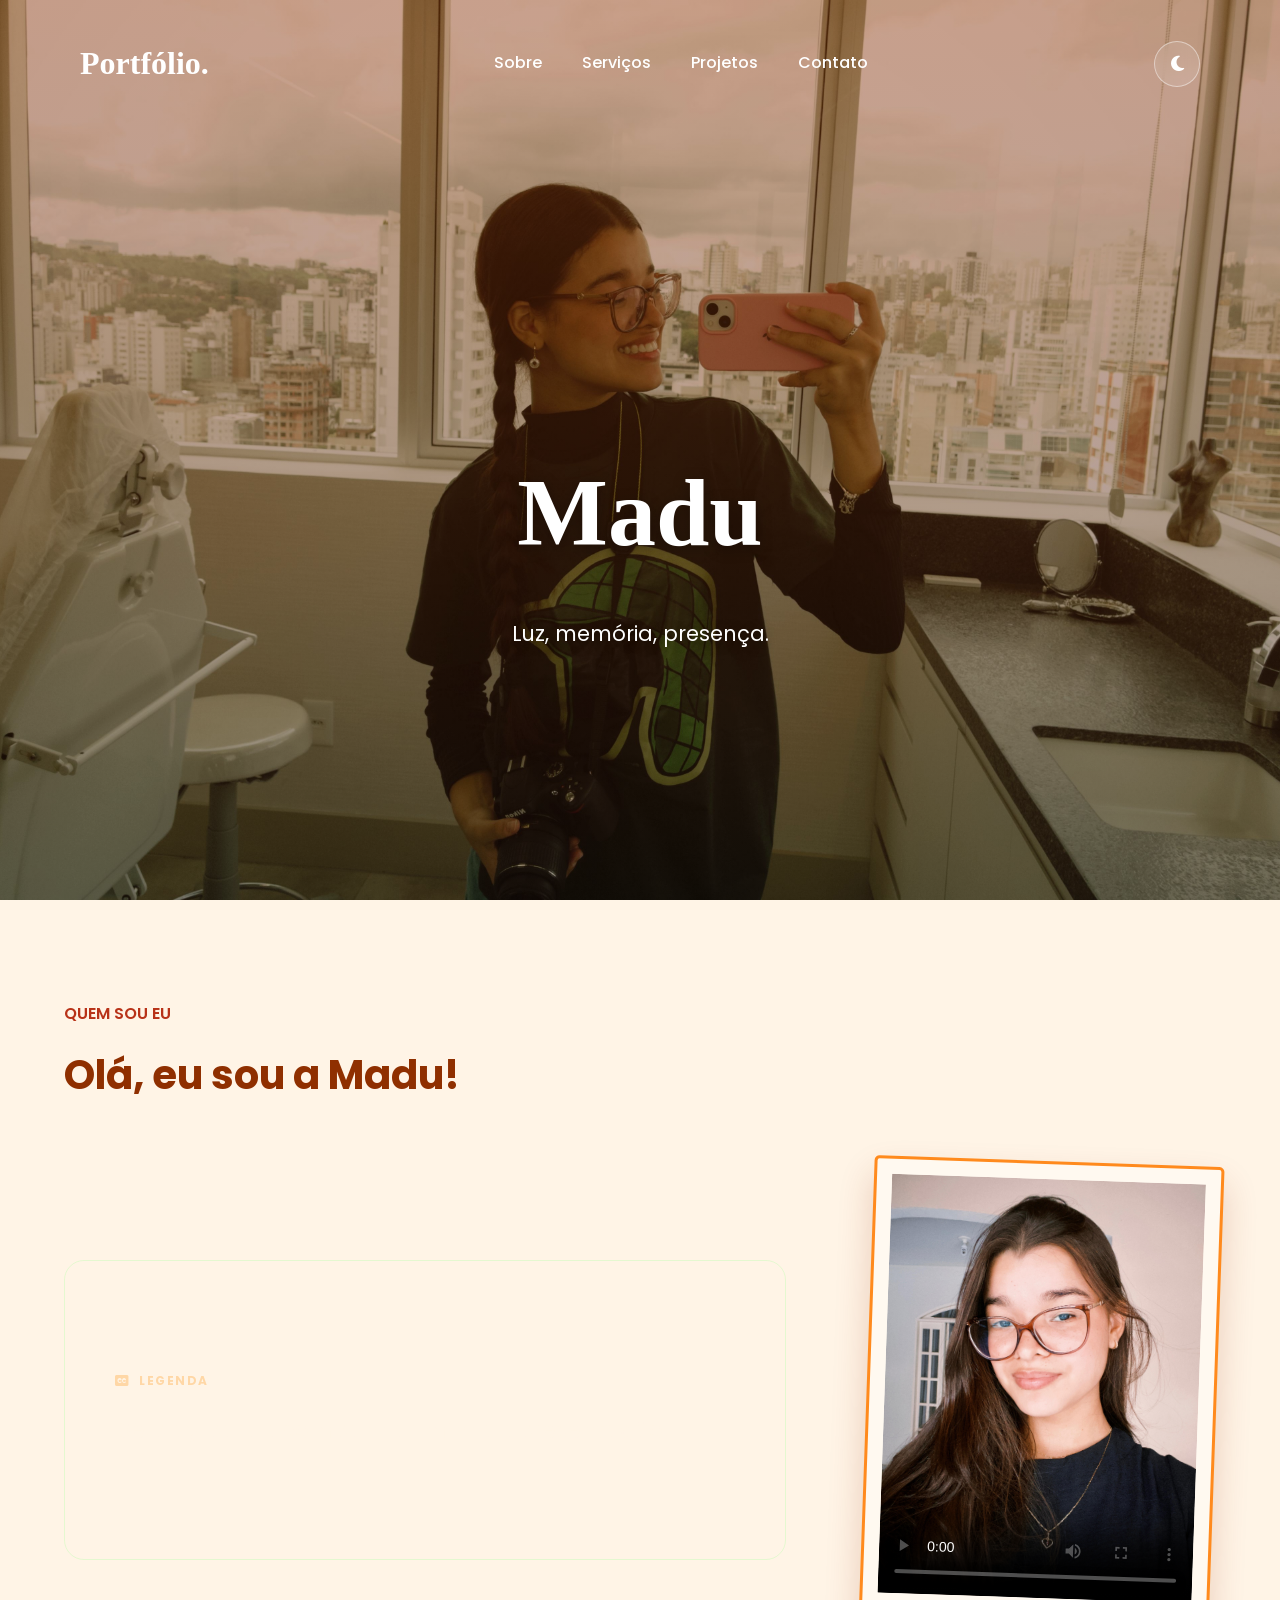
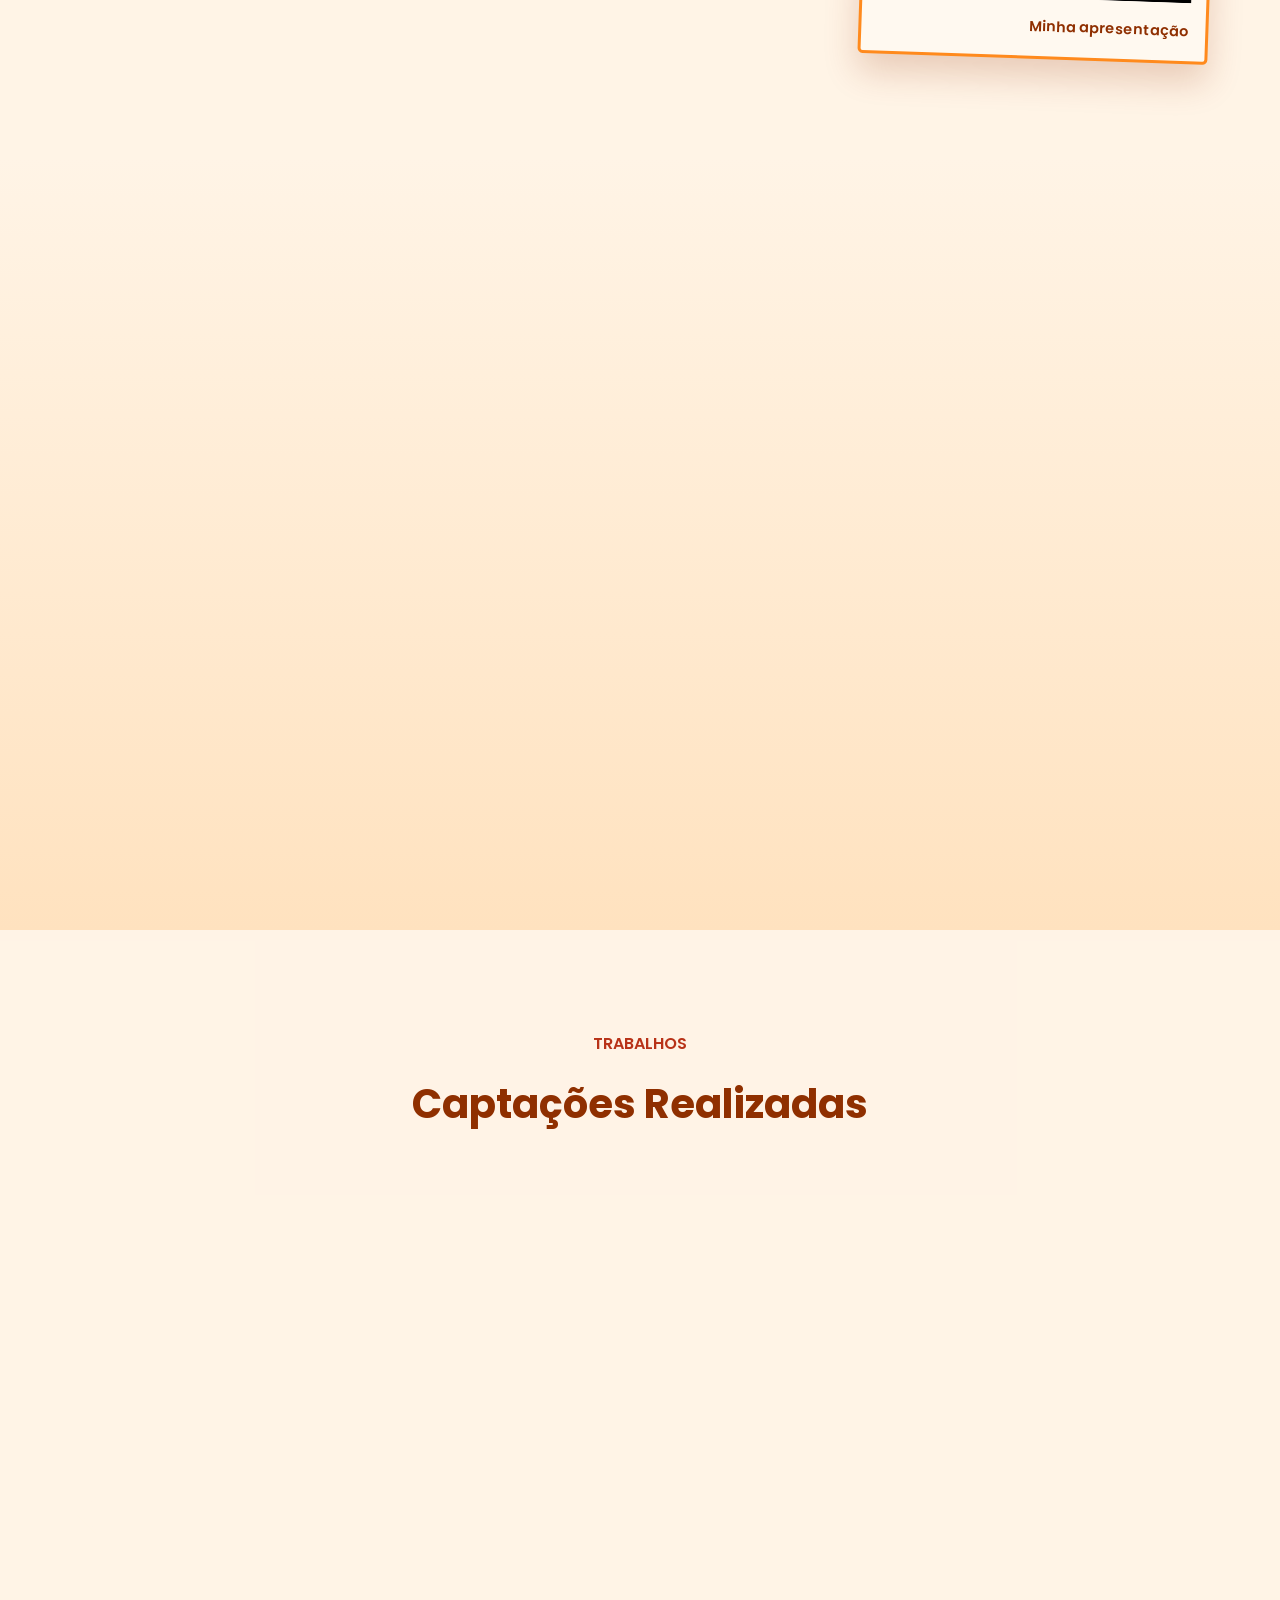
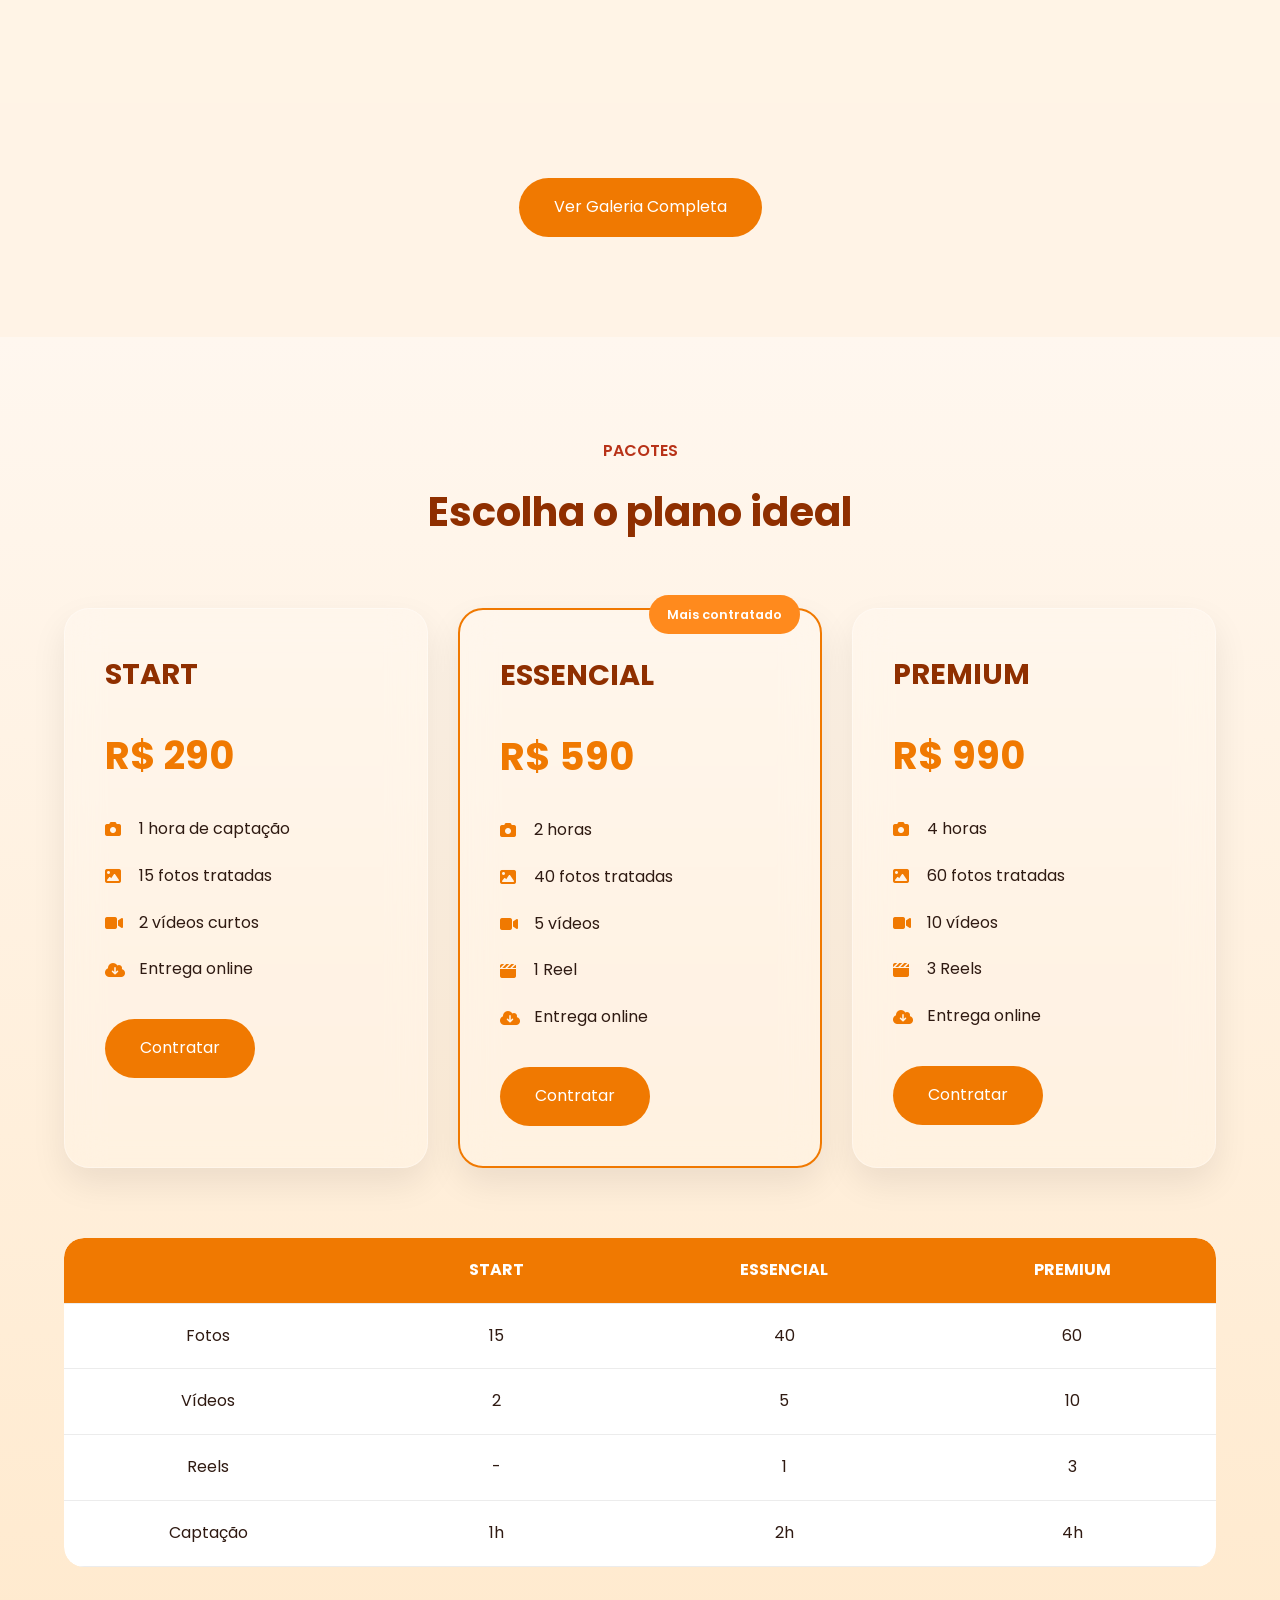
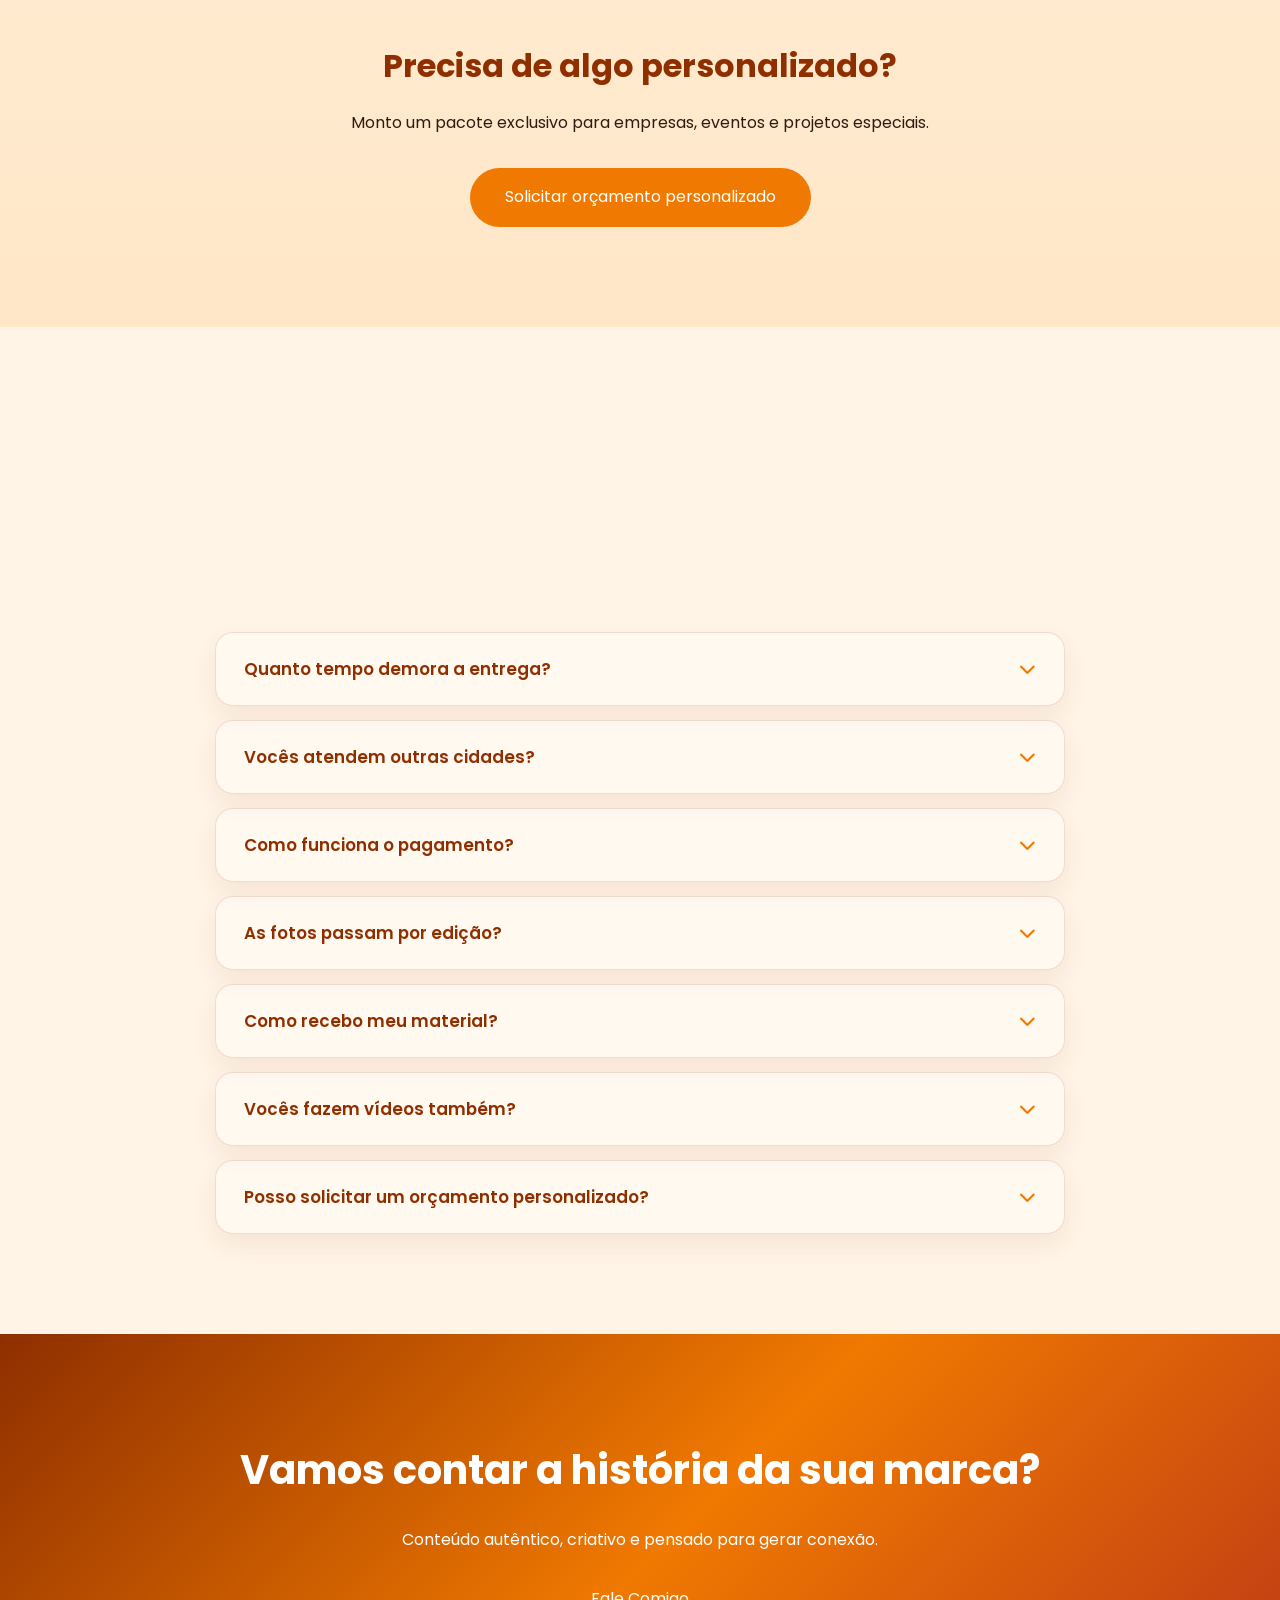
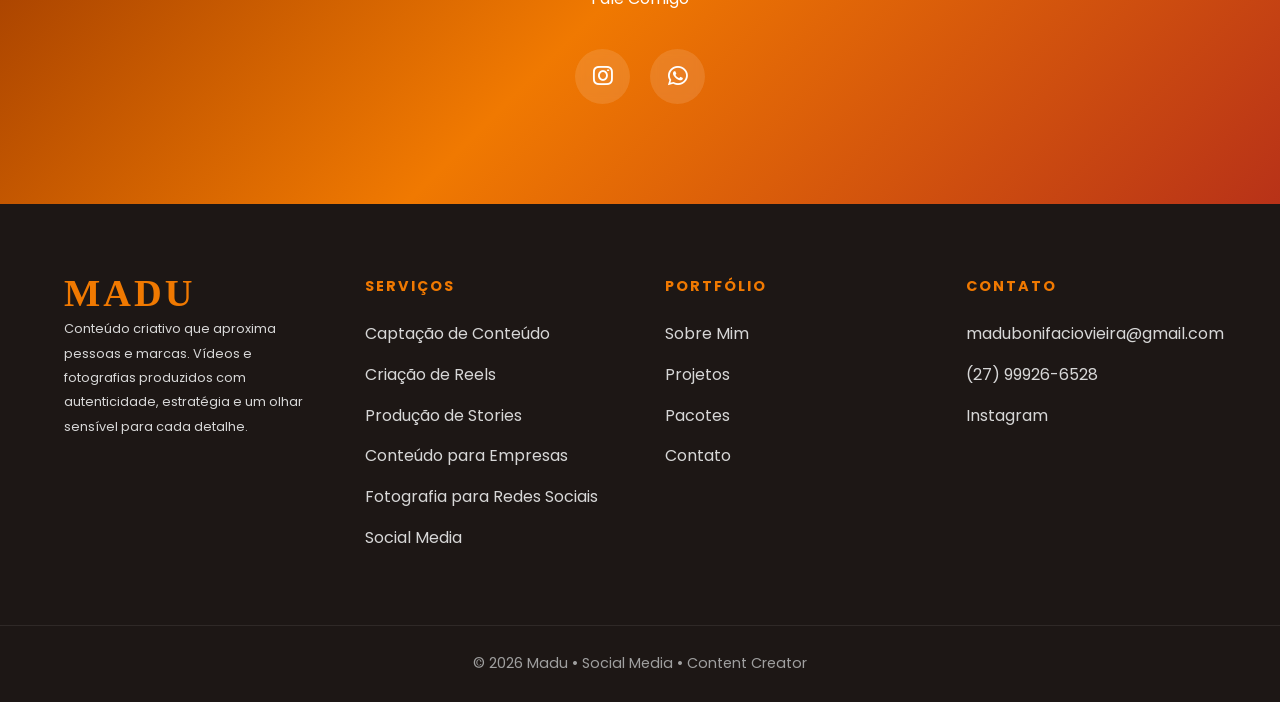
==== commit 33b7352e: "adicionando botão para voltar ao topo" ====
--- a/index.html
+++ b/index.html
@@ -626,6 +626,9 @@
 
     </footer>
 
+    <button class="back-to-top" id="back-to-top" type="button" aria-label="Voltar ao topo" title="Voltar ao topo">
+        <i class="fa-solid fa-arrow-up" aria-hidden="true"></i>
+    </button>
 
 
     <script src="https://cdn.jsdelivr.net/npm/swiper@11/swiper-bundle.min.js"></script>
@@ -636,6 +639,7 @@
     const menu = document.getElementById("menu");
     const themeToggle = document.getElementById("theme-toggle");
     const themeIcon = themeToggle.querySelector("i");
+    const backToTop = document.getElementById("back-to-top");
 
     // Aplica o tema escolhido no body e troca o icone do botao.
     function applyTheme(theme) {
@@ -734,6 +738,18 @@
     window.addEventListener("scroll", revealOnScroll);
 
     revealOnScroll();
+
+    // Exibe o atalho somente depois de uma rolagem significativa.
+    function updateBackToTopVisibility() {
+        backToTop.classList.toggle("is-visible", window.scrollY >= 400);
+    }
+
+    backToTop.addEventListener("click", () => {
+        window.scrollTo({ top: 0, behavior: "smooth" });
+    });
+
+    window.addEventListener("scroll", updateBackToTopVisibility, { passive: true });
+    updateBackToTopVisibility();
 
     // FAQ: mantém apenas uma resposta aberta por vez.
     const perguntasFaq = document.querySelectorAll(".faq-pergunta");
--- a/CSS/estilos.css
+++ b/CSS/estilos.css
@@ -226,6 +226,71 @@
 .btn:hover{
     transform:translateY(-3px);
     background:var(--vermelho-quente);
+}
+
+/* Atalho fixo para retornar ao inicio da pagina. */
+.back-to-top{
+    position:fixed;
+    right:32px;
+    bottom:32px;
+    z-index:90;
+
+    width:52px;
+    height:52px;
+    display:grid;
+    place-items:center;
+
+    border:1px solid rgba(255,255,255,.45);
+    border-radius:50%;
+    background:var(--laranja-principal);
+    color:var(--branco);
+    box-shadow:0 10px 25px rgba(143,47,0,.25);
+    cursor:pointer;
+
+    opacity:0;
+    visibility:hidden;
+    pointer-events:none;
+    transform:translateY(14px);
+    transition:
+        opacity .3s ease,
+        transform .3s ease,
+        visibility 0s linear .3s,
+        background .3s ease,
+        box-shadow .3s ease;
+}
+
+.back-to-top.is-visible{
+    opacity:1;
+    visibility:visible;
+    pointer-events:auto;
+    transform:translateY(0);
+    transition-delay:0s;
+}
+
+.back-to-top:hover{
+    background:var(--vermelho-quente);
+    transform:translateY(-3px);
+    box-shadow:0 14px 30px rgba(143,47,0,.32);
+}
+
+.back-to-top:focus-visible{
+    outline:3px solid var(--laranja-claro);
+    outline-offset:3px;
+}
+
+@media(max-width:768px){
+    .back-to-top{
+        right:max(20px, env(safe-area-inset-right));
+        bottom:max(20px, env(safe-area-inset-bottom));
+        width:48px;
+        height:48px;
+    }
+}
+
+@media(prefers-reduced-motion: reduce){
+    .back-to-top{
+        transition:none;
+    }
 }
 
 /* TITULOS */
